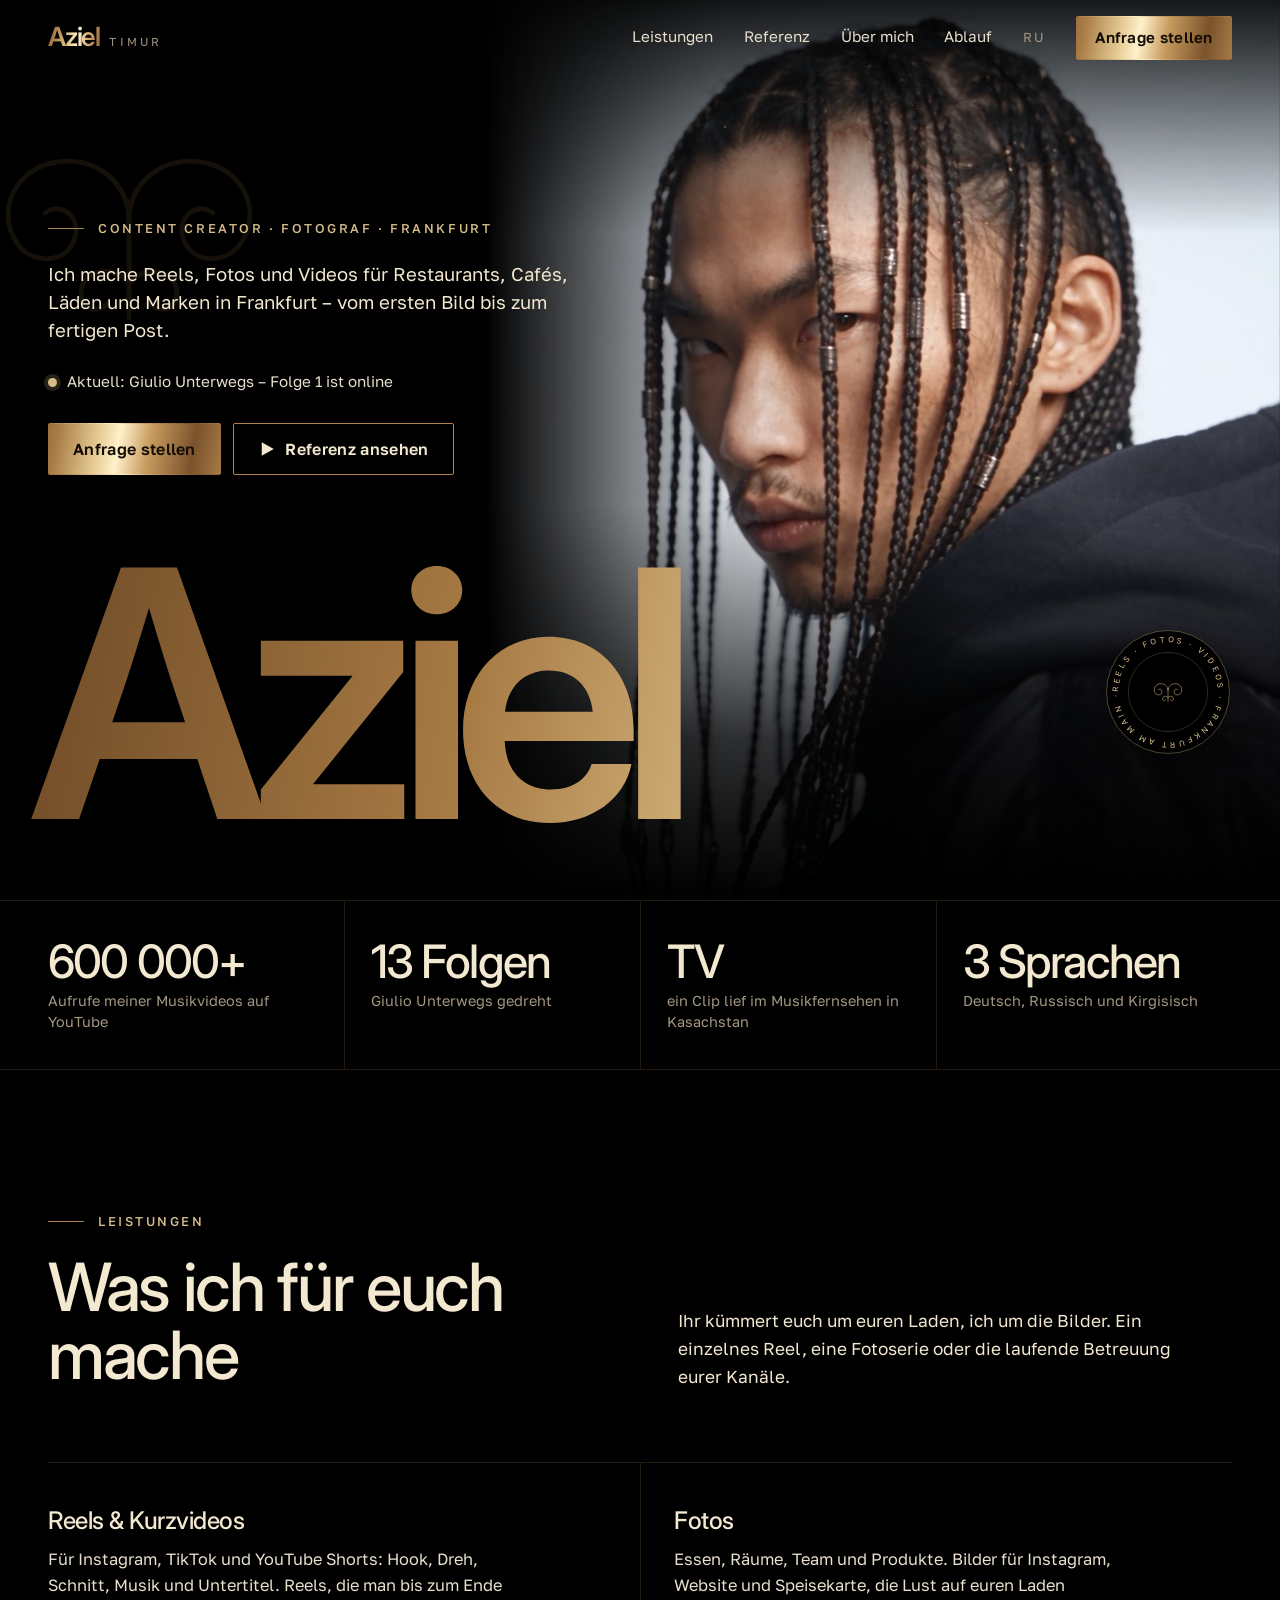
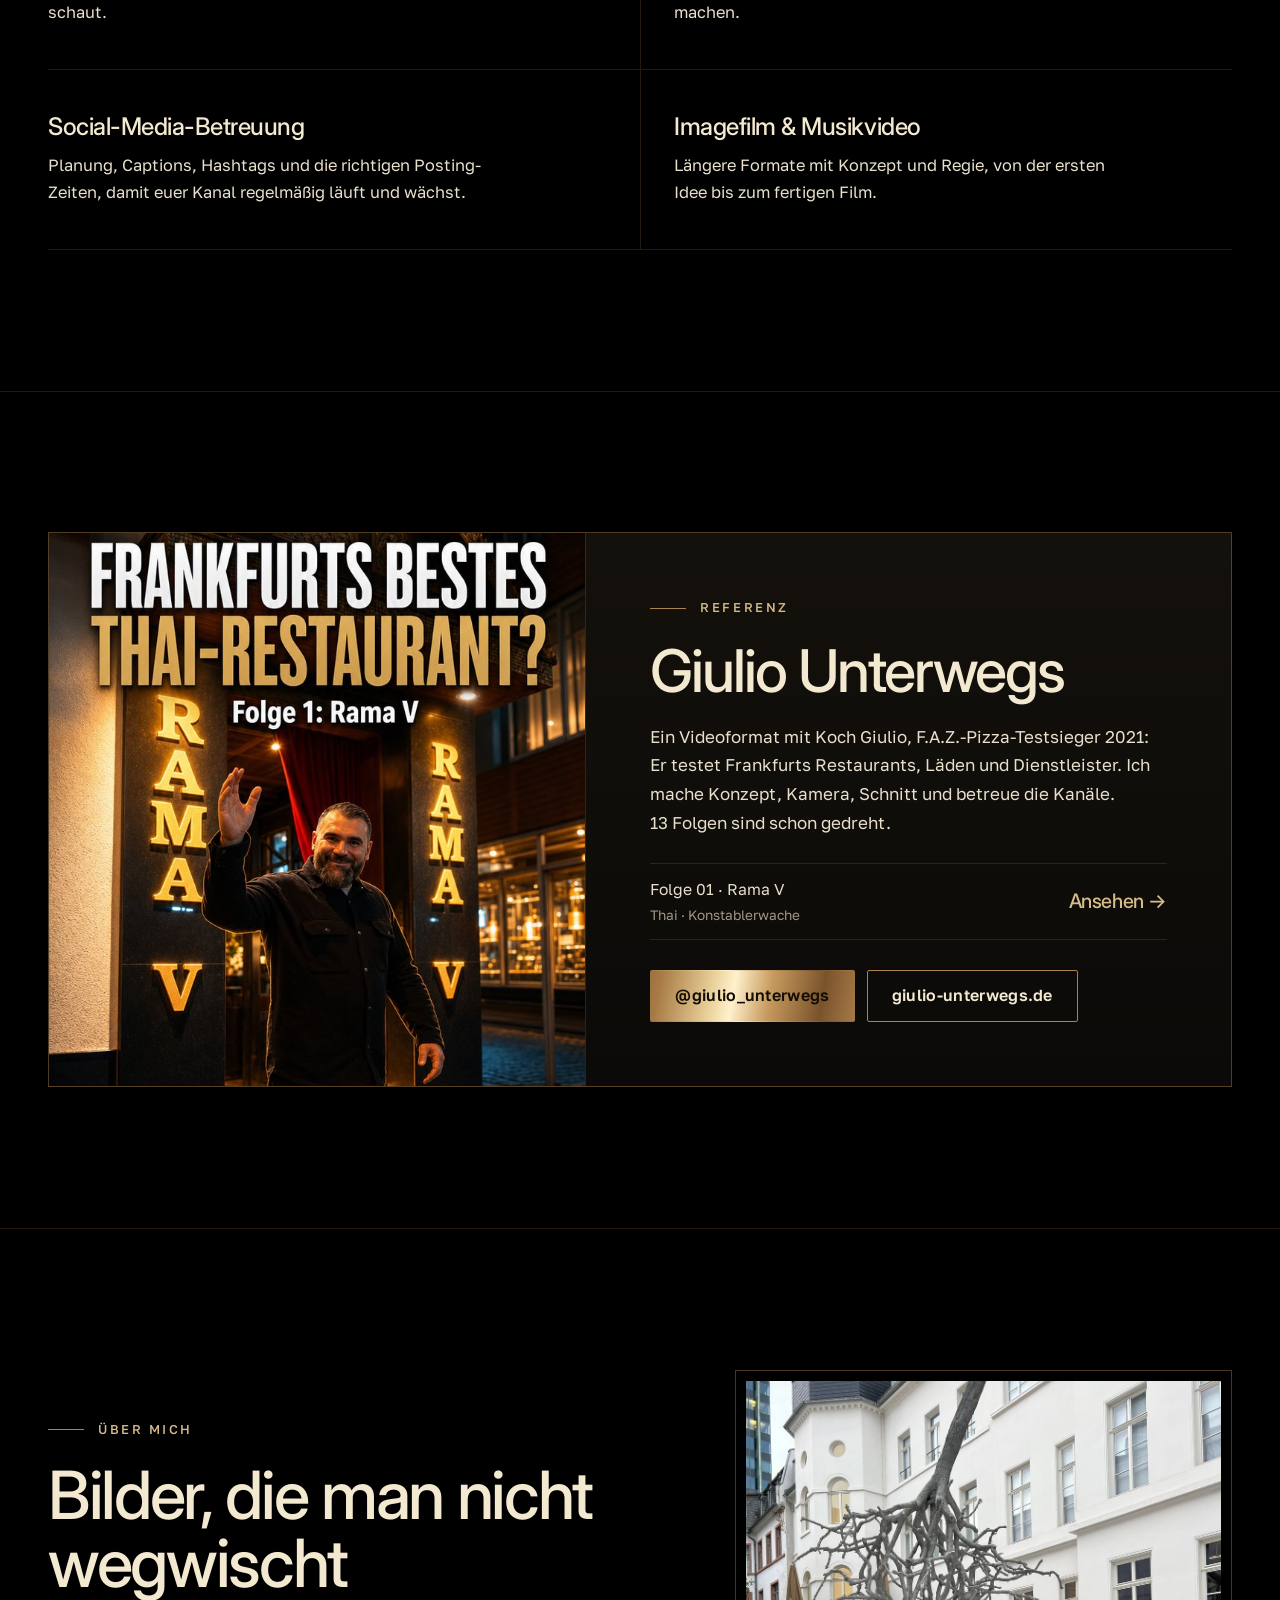
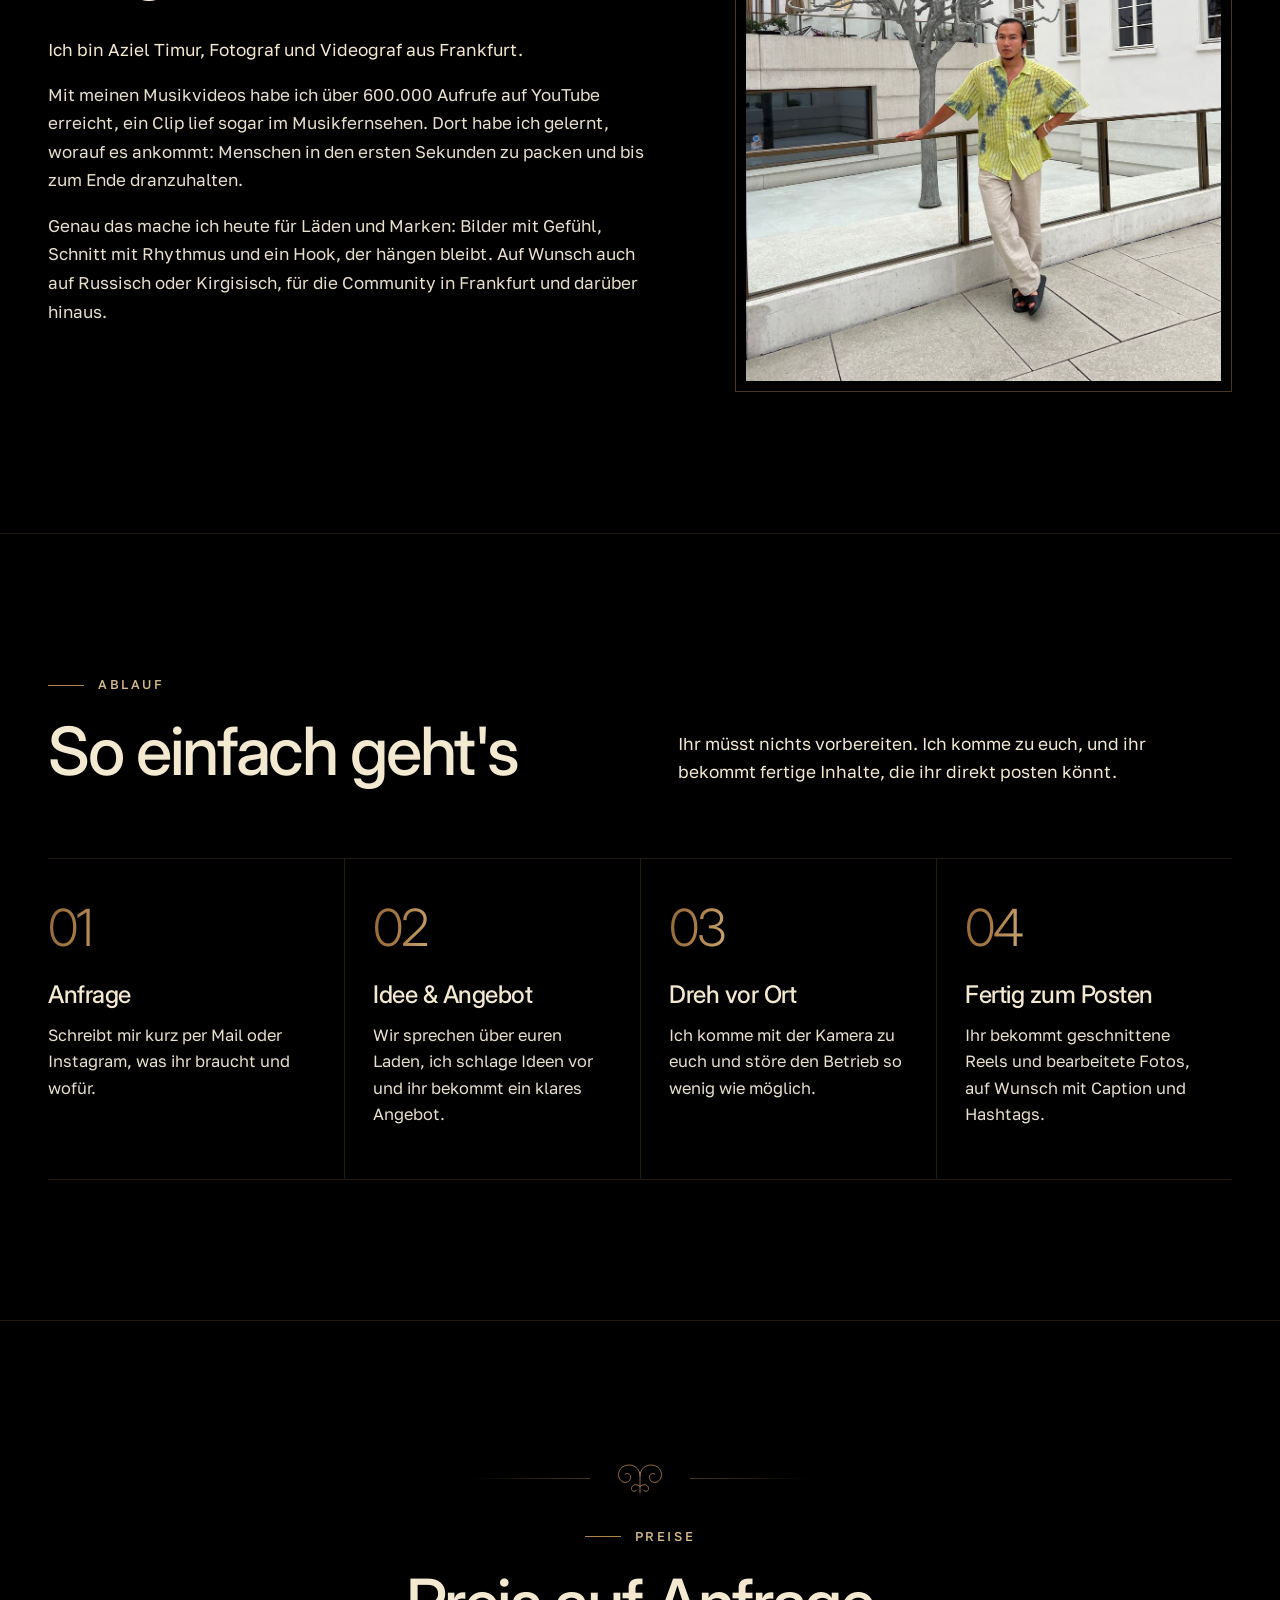
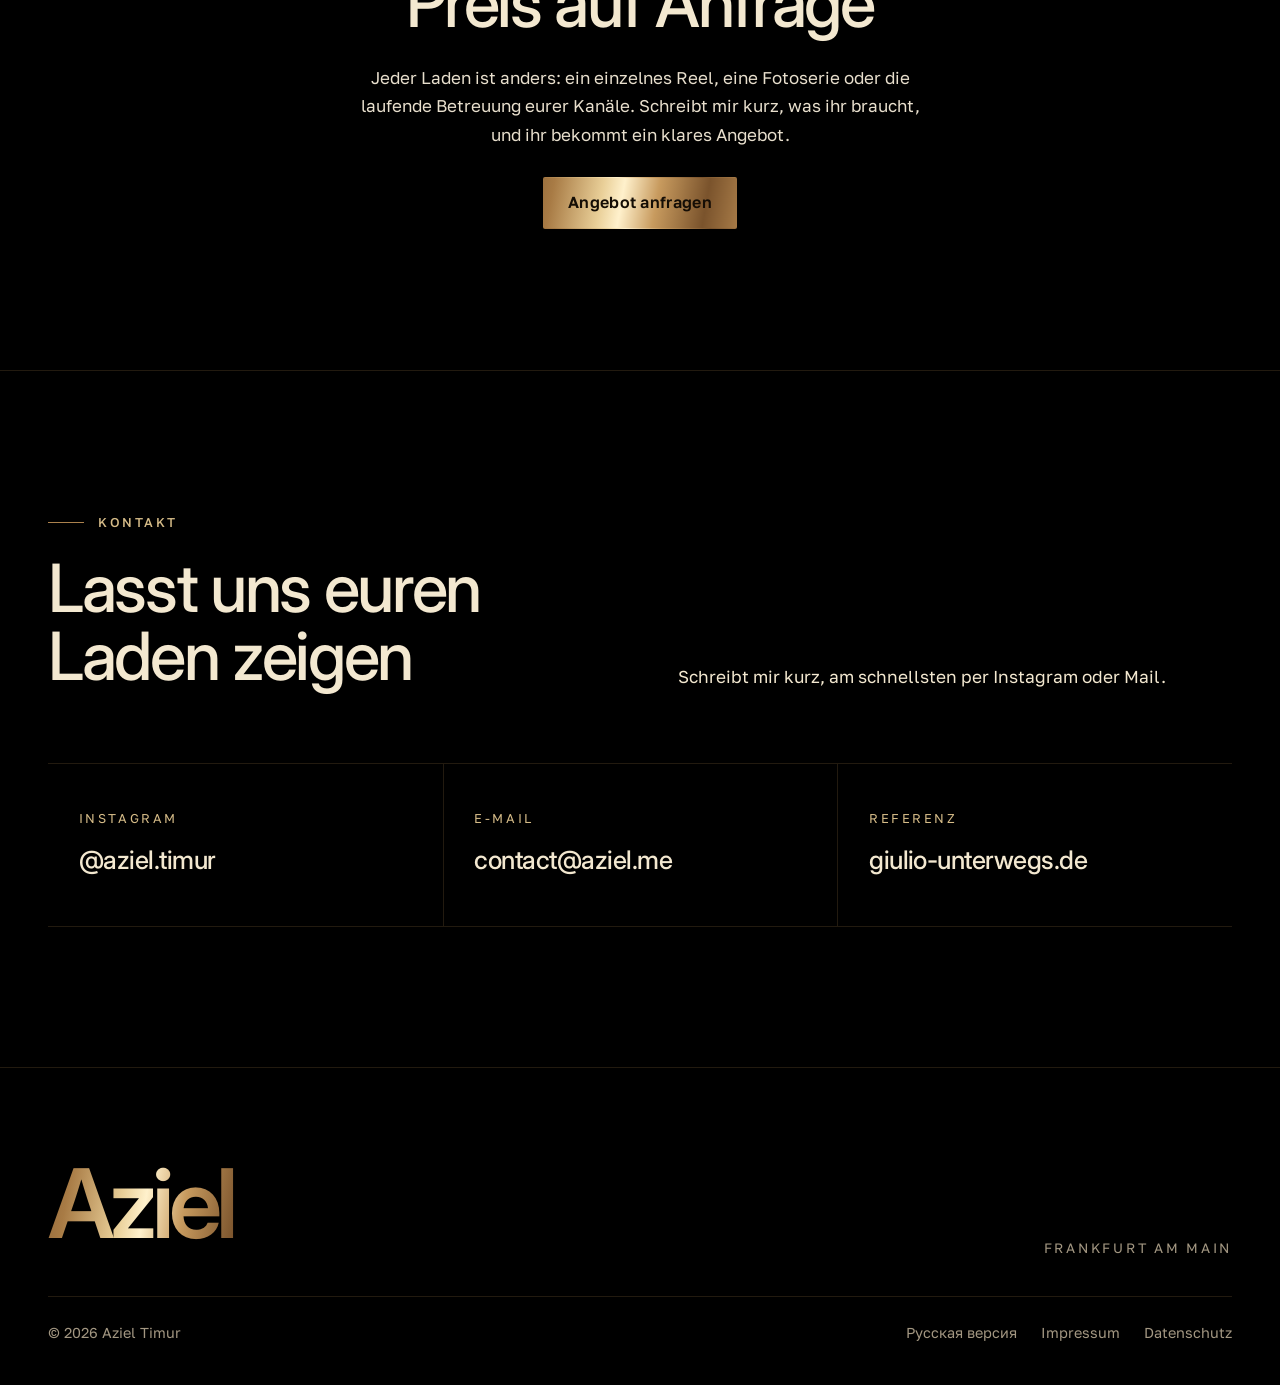
==== content/index.html @ 2ca01d46 "Deutsche Seite für Unternehmen: aziel.me/content Co-Authored-By: Claude Opus 5.5 <noreply@anthropic." ====
<!doctype html>
<html lang="de">
<head>
<meta charset="utf-8">
<meta name="viewport" content="width=device-width, initial-scale=1">
<title>Aziel Timur – Reels, Fotos & Videos für Frankfurter Läden</title>
<meta name="description" content="Aziel Timur, Fotograf und Videograf aus Frankfurt: Reels, Fotos und Social-Media-Betreuung für Restaurants, Cafés, Läden und Marken. Referenz: Giulio Unterwegs. Preis auf Anfrage.">
<meta name="theme-color" content="#000000">
<link rel="canonical" href="https://aziel.me/content/">
<meta property="og:type" content="website">
<meta property="og:url" content="https://aziel.me/content/">
<meta property="og:title" content="Aziel Timur – Reels, Fotos & Videos für Frankfurter Läden">
<meta property="og:description" content="Content Creator aus Frankfurt: vom ersten Bild bis zum fertigen Post. Preis auf Anfrage.">
<meta property="og:image" content="https://aziel.me/assets/img/og-home.jpg">
<meta property="og:locale" content="de_DE">
<meta name="twitter:card" content="summary_large_image">
<link rel="icon" href="../favicon.svg" type="image/svg+xml">
<link rel="preload" href="../assets/fonts/inter-display-600.woff" as="font" type="font/woff" crossorigin>
<link rel="preload" href="../assets/fonts/inter-display-500.woff" as="font" type="font/woff" crossorigin>
<link rel="preload" href="../assets/fonts/golos.woff" as="font" type="font/woff" crossorigin>
<link rel="stylesheet" href="../assets/css/style.css?v=202611211">
<script>document.documentElement.classList.add('js')</script>
<script type="application/ld+json">
{"@context":"https://schema.org","@type":"Person","name":"Aziel Timur","url":"https://aziel.me/content/","jobTitle":"Fotograf, Videograf und Content Creator","homeLocation":{"@type":"Place","name":"Frankfurt am Main"},"knowsLanguage":["de","ru","ky"],"sameAs":["https://www.instagram.com/aziel.timur"]}
</script>
</head>
<body class="content-seite">
<a class="skip" href="#main">Zum Inhalt</a>

<svg width="0" height="0" style="position:absolute" aria-hidden="true">
  <symbol id="orn" viewBox="0 0 120 60"><g fill="none" stroke="currentColor" stroke-width="1.6" stroke-linecap="round" stroke-linejoin="round"><path d="M60 58V26C60 12 48 4 36 6C22 8 16 22 22 32C27 41 40 40 42 31C44 24 37 19 32 23"/><path d="M60 26C60 12 72 4 84 6C98 8 104 22 98 32C93 41 80 40 78 31C76 24 83 19 88 23"/><path d="M60 46C54 40 44 42 44 50C44 55 50 57 53 53"/><path d="M60 46C66 40 76 42 76 50C76 55 70 57 67 53"/></g><circle cx="60" cy="20" r="1.6" fill="currentColor"/></symbol>
  <symbol id="play" viewBox="0 0 24 24"><path d="M5 3l16 9-16 9z"/></symbol>
</svg>

<header class="kopf" id="kopf">
  <div class="wrap">
    <a class="logo" href="./" aria-label="Aziel Timur – Content für Unternehmen"><span class="logo-marke">Aziel</span><span class="logo-zusatz">Timur</span></a>
    <button class="menue-knopf" type="button" aria-expanded="false" aria-controls="menue" aria-label="Menü"><span></span><span></span><span></span></button>
    <nav class="kopf-nav" id="menue" aria-label="Hauptmenü">
      <a href="#leistungen">Leistungen</a>
      <a href="#referenz">Referenz</a>
      <a href="#ueber-mich">Über mich</a>
      <a href="#ablauf">Ablauf</a>
      <a class="sprache" href="../" lang="ru" hreflang="ru" title="Русская версия">RU</a>
      <a class="btn btn--gold" href="#kontakt">Anfrage stellen</a>
    </nav>
  </div>
</header>

<main id="main">

<section class="hero" aria-label="Aziel Timur">
  <figure class="hero-bild">
    <picture>
      <source media="(max-width:760px)" srcset="../assets/img/hero-aziel-m.jpg">
      <img src="../assets/img/hero-aziel.jpg" alt="Aziel Timur, Fotograf und Videograf aus Frankfurt" fetchpriority="high">
    </picture>
  </figure>

  <svg class="siegel" viewBox="0 0 200 200" aria-hidden="true">
    <defs><path id="kreis" d="M100 100m-78 0a78 78 0 1 1 156 0a78 78 0 1 1-156 0"/></defs>
    <circle cx="100" cy="100" r="96" fill="#000" stroke="currentColor" stroke-opacity=".55"/>
    <circle cx="100" cy="100" r="62" fill="none" stroke="currentColor" stroke-opacity=".35"/>
    <g class="ring"><text font-family="Golos Text, sans-serif" font-size="12.5" letter-spacing="2.2" fill="currentColor"><textPath href="#kreis" textLength="486" lengthAdjust="spacing">REELS · FOTOS · VIDEOS · FRANKFURT AM MAIN ·</textPath></text></g>
    <use href="#orn" x="68" y="84" width="64" height="32" color="#d6bc88"/>
  </svg>

  <div class="wrap hero-inhalt">
    <div class="hero-text">
      <p class="eyebrow">Content Creator · Fotograf · Frankfurt</p>
      <p class="hero-lead">Ich mache Reels, Fotos und Videos für Restaurants, Cafés, Läden und Marken in Frankfurt – vom ersten Bild bis zum fertigen Post.</p>
      <a class="status" href="#referenz">Aktuell: Giulio Unterwegs – Folge&nbsp;1 ist online</a>
      <div class="hero-cta">
        <a class="btn btn--gold" href="#kontakt">Anfrage stellen</a>
        <a class="btn" href="#referenz"><svg viewBox="0 0 24 24" fill="currentColor" aria-hidden="true"><use href="#play"/></svg>Referenz ansehen</a>
      </div>
    </div>
  </div>

  <h1 class="wrap"><span class="marke" aria-hidden="true">Aziel</span><span class="sr-only">Aziel Timur – Reels, Fotos und Videos für Frankfurter Läden</span></h1>
</section>

<div class="zahlen">
  <ul class="wrap">
    <li class="auftauchen"><strong>600&nbsp;000+</strong><span>Aufrufe meiner Musikvideos auf YouTube</span></li>
    <li class="auftauchen" data-verzoegerung="1"><strong>13&nbsp;Folgen</strong><span>Giulio Unterwegs gedreht</span></li>
    <li class="auftauchen" data-verzoegerung="2"><strong>TV</strong><span>ein Clip lief im Musikfernsehen in Kasachstan</span></li>
    <li class="auftauchen" data-verzoegerung="3"><strong>3&nbsp;Sprachen</strong><span>Deutsch, Russisch und Kirgisisch</span></li>
  </ul>
</div>

<!-- ================= LEISTUNGEN ================= -->
<section class="abschnitt" id="leistungen" aria-labelledby="leistungen-h">
  <div class="wrap">
    <div class="abschnitt-kopf">
      <div>
        <p class="eyebrow auftauchen">Leistungen</p>
        <h2 class="titel auftauchen" id="leistungen-h">Was ich für euch mache</h2>
      </div>
      <p class="lead auftauchen" data-verzoegerung="1">Ihr kümmert euch um euren Laden, ich um die Bilder. Ein einzelnes Reel, eine Fotoserie oder die laufende Betreuung eurer Kanäle.</p>
    </div>
    <ul class="leistung-raster">
      <li class="auftauchen">
        <h3>Reels &amp; Kurzvideos</h3>
        <p>Für Instagram, TikTok und YouTube Shorts: Hook, Dreh, Schnitt, Musik und Untertitel. Reels, die man bis zum Ende schaut.</p>
      </li>
      <li class="auftauchen" data-verzoegerung="1">
        <h3>Fotos</h3>
        <p>Essen, Räume, Team und Produkte. Bilder für Instagram, Website und Speisekarte, die Lust auf euren Laden machen.</p>
      </li>
      <li class="auftauchen">
        <h3>Social-Media-Betreuung</h3>
        <p>Planung, Captions, Hashtags und die richtigen Posting-Zeiten, damit euer Kanal regelmäßig läuft und wächst.</p>
      </li>
      <li class="auftauchen" data-verzoegerung="1">
        <h3>Imagefilm &amp; Musikvideo</h3>
        <p>Längere Formate mit Konzept und Regie, von der ersten Idee bis zum fertigen Film.</p>
      </li>
    </ul>
  </div>
</section>

<!-- ================= REFERENZ ================= -->
<section class="abschnitt abschnitt--linie" id="referenz" aria-labelledby="referenz-h">
  <div class="wrap">
    <div class="tafel-box referenz-box auftauchen">
      <figure class="bild">
        <a href="https://www.instagram.com/reel/Df-cqggRraO/" target="_blank" rel="noopener" aria-label="Folge 1 von Giulio Unterwegs auf Instagram ansehen">
          <img src="../assets/img/giulio-folge-01.jpg" alt="Titelbild von Giulio Unterwegs, Folge 1: Koch Giulio winkt vor dem Thai-Restaurant Rama V in Frankfurt" width="720" height="1280" loading="lazy">
        </a>
      </figure>
      <div class="inhalt">
        <p class="eyebrow">Referenz</p>
        <h2 class="titel" id="referenz-h">Giulio Unterwegs</h2>
        <p>Ein Videoformat mit Koch Giulio, F.A.Z.-Pizza-Testsieger 2021: Er testet Frankfurts Restaurants, Läden und Dienstleister. Ich mache Konzept, Kamera, Schnitt und betreue die Kanäle. 13&nbsp;Folgen sind schon gedreht.</p>
        <!--
          NEUE FOLGE: eine Zeile kopieren, Nummer, Laden und Instagram-Link anpassen.
          <li><span>Folge 02 · Name des Ladens</span><b><a href="https://www.instagram.com/reel/…/" target="_blank" rel="noopener">Ansehen →</a></b></li>
        -->
        <ul class="folgen-liste">
          <li><span>Folge 01 · Rama V <small>Thai · Konstablerwache</small></span><b><a href="https://www.instagram.com/reel/Df-cqggRraO/" target="_blank" rel="noopener">Ansehen <span aria-hidden="true">→</span></a></b></li>
        </ul>
        <div class="hero-cta">
          <a class="btn btn--gold" href="https://www.instagram.com/giulio_unterwegs" target="_blank" rel="noopener">@giulio_unterwegs</a>
          <a class="btn" href="https://giulio-unterwegs.de" target="_blank" rel="noopener">giulio-unterwegs.de</a>
        </div>
      </div>
    </div>
  </div>
</section>

<!-- ================= ÜBER MICH ================= -->
<section class="abschnitt abschnitt--linie" id="ueber-mich" aria-labelledby="ich-h">
  <div class="wrap">
    <div class="ich-raster">
      <div class="ich-text">
        <p class="eyebrow auftauchen">Über mich</p>
        <h2 class="titel auftauchen" id="ich-h">Bilder, die man nicht wegwischt</h2>
        <p class="lead auftauchen">Ich bin Aziel Timur, Fotograf und Videograf aus Frankfurt.</p>
        <p class="auftauchen">Mit meinen Musikvideos habe ich über 600.000 Aufrufe auf YouTube erreicht, ein Clip lief sogar im Musikfernsehen. Dort habe ich gelernt, worauf es ankommt: Menschen in den ersten Sekunden zu packen und bis zum Ende dranzuhalten.</p>
        <p class="auftauchen">Genau das mache ich heute für Läden und Marken: Bilder mit Gefühl, Schnitt mit Rhythmus und ein Hook, der hängen bleibt. Auf Wunsch auch auf Russisch oder Kirgisisch, für die Community in Frankfurt und darüber hinaus.</p>
      </div>
      <figure class="rahmen ich-bild auftauchen" data-verzoegerung="1">
        <img src="../assets/img/aziel-frankfurt.jpg" alt="Aziel Timur in Frankfurt vor einer Baumskulptur" loading="lazy">
      </figure>
    </div>
  </div>
</section>

<!-- ================= ABLAUF ================= -->
<section class="abschnitt abschnitt--linie" id="ablauf" aria-labelledby="ablauf-h">
  <div class="wrap">
    <div class="abschnitt-kopf">
      <div>
        <p class="eyebrow auftauchen">Ablauf</p>
        <h2 class="titel auftauchen" id="ablauf-h">So einfach geht's</h2>
      </div>
      <p class="lead auftauchen" data-verzoegerung="1">Ihr müsst nichts vorbereiten. Ich komme zu euch, und ihr bekommt fertige Inhalte, die ihr direkt posten könnt.</p>
    </div>
    <ol class="weg-liste">
      <li class="auftauchen">
        <span class="weg-nr metall-text">01</span>
        <h3>Anfrage</h3>
        <p>Schreibt mir kurz per Mail oder Instagram, was ihr braucht und wofür.</p>
      </li>
      <li class="auftauchen" data-verzoegerung="1">
        <span class="weg-nr metall-text">02</span>
        <h3>Idee &amp; Angebot</h3>
        <p>Wir sprechen über euren Laden, ich schlage Ideen vor und ihr bekommt ein klares Angebot.</p>
      </li>
      <li class="auftauchen" data-verzoegerung="2">
        <span class="weg-nr metall-text">03</span>
        <h3>Dreh vor Ort</h3>
        <p>Ich komme mit der Kamera zu euch und störe den Betrieb so wenig wie möglich.</p>
      </li>
      <li class="auftauchen" data-verzoegerung="3">
        <span class="weg-nr metall-text">04</span>
        <h3>Fertig zum Posten</h3>
        <p>Ihr bekommt geschnittene Reels und bearbeitete Fotos, auf Wunsch mit Caption und Hashtags.</p>
      </li>
    </ol>
  </div>
</section>

<!-- ================= PREIS ================= -->
<section class="abschnitt abschnitt--linie partner" id="preis" aria-labelledby="preis-h">
  <div class="wrap">
    <div class="ornament auftauchen" aria-hidden="true" style="margin-bottom:32px"><svg viewBox="0 0 120 60"><use href="#orn"/></svg></div>
    <p class="eyebrow auftauchen" style="justify-content:center">Preise</p>
    <h2 class="titel auftauchen" id="preis-h">Preis auf Anfrage</h2>
    <p class="auftauchen">Jeder Laden ist anders: ein einzelnes Reel, eine Fotoserie oder die laufende Betreuung eurer Kanäle. Schreibt mir kurz, was ihr braucht, und ihr bekommt ein klares Angebot.</p>
    <div class="hero-cta auftauchen">
      <a class="btn btn--gold" href="mailto:contact@aziel.me?subject=Anfrage%20Content">Angebot anfragen</a>
    </div>
  </div>
</section>

<!-- ================= KONTAKT ================= -->
<section class="abschnitt abschnitt--linie" id="kontakt" aria-labelledby="kontakt-h">
  <div class="wrap">
    <div class="abschnitt-kopf">
      <div>
        <p class="eyebrow auftauchen">Kontakt</p>
        <h2 class="titel auftauchen" id="kontakt-h">Lasst uns euren Laden zeigen</h2>
      </div>
      <p class="lead auftauchen" data-verzoegerung="1">Schreibt mir kurz, am schnellsten per Instagram oder Mail.</p>
    </div>
    <ul class="kontakt-liste">
      <li class="auftauchen"><a href="https://www.instagram.com/aziel.timur" rel="noopener"><span>Instagram</span><strong>@aziel.timur</strong></a></li>
      <li class="auftauchen" data-verzoegerung="1"><a href="mailto:contact@aziel.me?subject=Anfrage%20Content"><span>E-Mail</span><strong>contact@aziel.me</strong></a></li>
      <li class="auftauchen" data-verzoegerung="2"><a href="https://giulio-unterwegs.de" rel="noopener"><span>Referenz</span><strong>giulio-unterwegs.de</strong></a></li>
    </ul>
  </div>
</section>

</main>

<footer class="fuss">
  <div class="wrap">
    <div class="fuss-oben">
      <span class="fuss-marke metall-text">Aziel</span>
      <p class="fuss-ort">Frankfurt am Main</p>
    </div>
    <div class="fuss-unten">
      <span>© 2026 Aziel Timur</span>
      <nav aria-label="Rechtliches">
        <a href="../" lang="ru" hreflang="ru">Русская версия</a>
        <a href="../impressum.html">Impressum</a>
        <a href="../datenschutz.html">Datenschutz</a>
      </nav>
    </div>
  </div>
</footer>

<script src="../assets/js/main.js?v=202611122" defer></script>
</body>
</html>
---- assets/css/style.css ----
/* =========================================================
   Aziel Timur — aziel.me
   Schwarz, gebürstetes Gold, moderne Grotesk (Inter Display + Golos Text).
   Eine Datei für alle Seiten: Start, Kurs, Danke, Rechtliches.
   ========================================================= */

@font-face { font-family:"Inter Display"; src:url("../fonts/inter-display-300.woff") format("woff"); font-weight:300; font-style:normal; font-display:swap }
@font-face { font-family:"Inter Display"; src:url("../fonts/inter-display-500.woff") format("woff"); font-weight:400 500; font-style:normal; font-display:swap }
@font-face { font-family:"Inter Display"; src:url("../fonts/inter-display-600.woff") format("woff"); font-weight:600 700; font-style:normal; font-display:swap }
@font-face { font-family:"Golos Text"; src:url("../fonts/golos.woff") format("woff"); font-weight:400 900; font-style:normal; font-display:swap }

:root {
  --schwarz:#000;
  --tafel:#0b0a08;
  --tafel-hoch:#14110c;
  --bronze-tief:#6e4a26;
  --bronze:#ac824d;
  --gold:#d6bc88;
  --champagner:#f3e8d0;
  --text:#e8dfcd;
  --leise:#a39782;
  --linie:rgba(172,130,77,.42);
  --linie-zart:rgba(172,130,77,.2);
  --metall:linear-gradient(100deg,
    #6e4a26 0%, #a87b45 16%, #e9cf98 30%, #fff1cc 36%, #c79a5e 46%,
    #7a532c 60%, #b88a52 74%, #ecd3a0 86%, #8a6034 100%);

  --display:"Inter Display", "Golos Text", system-ui, -apple-system, "Segoe UI", sans-serif;
  --sans:"Golos Text", system-ui, -apple-system, "Segoe UI", sans-serif;

  --rand:clamp(16px, 4vw, 48px);
  --breite:1240px;
  --kopf-h:76px;
  --ease:cubic-bezier(.2,.7,.2,1);
}

*, *::before, *::after { box-sizing:border-box }
html { scroll-behavior:smooth; scroll-padding-top:calc(var(--kopf-h) + 16px); -webkit-text-size-adjust:100% }
@media (prefers-reduced-motion:reduce) { html { scroll-behavior:auto } }
body {
  margin:0; background:var(--schwarz); color:var(--text);
  font-family:var(--sans); font-size:1.0625rem; line-height:1.68;
  -webkit-font-smoothing:antialiased; text-rendering:optimizeLegibility; overflow-x:hidden;
}
img, svg { display:block; max-width:100% }
img { height:auto }
a { color:inherit }
p { margin:0 0 1em }
h1, h2, h3, h4 { margin:0; font-weight:400 }
::selection { background:var(--bronze); color:#000 }
:focus-visible { outline:2px solid var(--gold); outline-offset:3px }

.wrap { width:100%; max-width:calc(var(--breite) + 2 * var(--rand)); margin-inline:auto; padding-inline:var(--rand) }
.sr-only { position:absolute !important; width:1px; height:1px; padding:0; margin:-1px; overflow:hidden; clip:rect(0 0 0 0); white-space:nowrap; border:0 }
.skip { position:absolute; left:-999px; top:8px; z-index:100; background:var(--champagner); color:#000; padding:8px 14px; font-family:var(--sans) }
.skip:focus { left:8px }
.metall-text {
  background:var(--metall); background-size:200% 100%; background-position:20% 0;
  -webkit-background-clip:text; background-clip:text; color:transparent;
}

/* ---------- Typo-Bausteine ---------- */

.eyebrow {
  display:flex; align-items:center; gap:14px; margin:0 0 22px;
  font-family:var(--sans); font-size:.8rem; font-weight:500; letter-spacing:.2em; text-transform:uppercase; color:var(--gold);
}
.eyebrow::before { content:""; width:36px; height:1px; background:var(--bronze); flex:none }
.titel {
  font-family:var(--display); font-style:normal; color:var(--champagner);
  font-size:clamp(2.6rem, 5.6vw, 4.8rem); line-height:1.02; letter-spacing:-.015em; max-width:16ch;
}
.lead { font-size:clamp(1.15rem, 1.5vw, 1.32rem); line-height:1.6; color:var(--champagner) }
.leise { color:var(--leise) }
.klein { font-size:.92rem }
.abschnitt { position:relative; padding-block:clamp(80px, 11vw, 150px) }
.abschnitt--linie { border-top:1px solid var(--linie-zart) }
.abschnitt-kopf { display:grid; grid-template-columns:minmax(0,1fr) minmax(0,1fr); gap:24px clamp(32px, 6vw, 96px); align-items:end; margin-bottom:clamp(40px, 6vw, 72px) }
.abschnitt-kopf .lead { margin:0; max-width:46ch }
@media (max-width:860px) { .abschnitt-kopf { grid-template-columns:1fr } }

/* ---------- Buttons ---------- */

.btn {
  display:inline-flex; align-items:center; justify-content:center; gap:.6em;
  min-height:52px; padding:0 1.5em;
  font-family:var(--sans); font-size:1rem; font-weight:600; letter-spacing:.02em; line-height:1.1;
  text-decoration:none; text-align:center; border:1px solid var(--bronze); border-radius:2px;
  color:var(--champagner); background:transparent; cursor:pointer;
  transition:background-color .25s, border-color .25s, color .25s, background-position .6s var(--ease);
}
.btn svg { width:18px; height:18px; flex:none }
.btn:hover { background-color:rgba(172,130,77,.14); border-color:var(--gold) }
.btn--gold, .btn-red {
  color:#140d05; border-color:transparent;
  background:var(--metall); background-size:180% 100%; background-position:30% 0;
}
.btn--gold:hover, .btn-red:hover { background:var(--metall); background-size:180% 100%; background-position:72% 0; color:#140d05 }
.btn-ghost { border-color:var(--bronze) }
.pfeil { display:inline-flex; align-items:center; gap:.5em; font-family:var(--sans); font-weight:500; font-size:1rem; color:var(--gold); text-decoration:none; border-bottom:1px solid var(--linie); padding-bottom:3px; transition:border-color .2s, gap .25s var(--ease) }
.pfeil:hover { border-color:var(--gold); gap:.8em }

/* ---------- Kopfzeile (Start + Kurs) ---------- */

.kopf {
  position:fixed; inset:0 0 auto 0; z-index:50; height:var(--kopf-h);
  display:flex; align-items:center; border-bottom:1px solid transparent;
  transition:background-color .35s, border-color .35s, backdrop-filter .35s;
}
.kopf.ist-gescrollt, .kopf.menue-offen { background:rgba(0,0,0,.72); border-bottom-color:var(--linie-zart); -webkit-backdrop-filter:blur(14px) saturate(1.2); backdrop-filter:blur(14px) saturate(1.2) }
.kopf .wrap { display:flex; align-items:center; justify-content:space-between; gap:24px }
.logo { display:inline-flex; align-items:baseline; gap:.45em; text-decoration:none; line-height:1 }
.logo-marke {
  font-family:var(--display); font-style:normal; font-size:1.9rem; letter-spacing:-.02em; padding:.05em .06em .12em 0;
  background:var(--metall); background-size:220% 100%; background-position:18% 0; -webkit-background-clip:text; background-clip:text; color:transparent;
}
.logo-zusatz { font-family:var(--sans); font-size:.72rem; letter-spacing:.28em; text-transform:uppercase; color:var(--leise) }
.kopf-nav { display:flex; align-items:center; gap:clamp(18px, 2.4vw, 34px) }
.kopf-nav > a:not(.btn) { font-family:var(--sans); font-size:.98rem; text-decoration:none; color:var(--text); padding:6px 0; border-bottom:1px solid transparent; transition:border-color .2s, color .2s }
.kopf-nav > a:not(.btn):hover, .kopf-nav > a[aria-current="page"] { color:var(--gold); border-bottom-color:var(--bronze) }
.kopf-nav .btn { min-height:44px; padding:0 1.2em; font-size:.95rem }
.menue-knopf { display:none; width:46px; height:46px; border:1px solid var(--linie); border-radius:2px; background:transparent; color:var(--champagner); cursor:pointer; padding:0; position:relative }
.menue-knopf span { position:absolute; left:13px; right:13px; height:1px; background:currentColor; transition:transform .3s var(--ease), opacity .2s }
.menue-knopf span:nth-child(1) { top:17px } .menue-knopf span:nth-child(2) { top:23px } .menue-knopf span:nth-child(3) { top:29px }
.menue-knopf[aria-expanded="true"] span:nth-child(1) { transform:translateY(6px) rotate(45deg) }
.menue-knopf[aria-expanded="true"] span:nth-child(2) { opacity:0 }
.menue-knopf[aria-expanded="true"] span:nth-child(3) { transform:translateY(-6px) rotate(-45deg) }
@media (max-width:900px) {
  .menue-knopf { display:block }
  .kopf-nav {
    position:fixed; inset:var(--kopf-h) 0 0 0; z-index:49; flex-direction:column; align-items:flex-start; justify-content:flex-start; gap:6px;
    padding:clamp(28px, 8vw, 56px) var(--rand) 40px; background:rgba(0,0,0,.96);
    opacity:0; visibility:hidden; transform:translateY(-8px); transition:opacity .3s, transform .35s var(--ease), visibility .3s;
  }
  .kopf.menue-offen .kopf-nav { opacity:1; visibility:visible; transform:none }
  /* backdrop-filter würde das fixierte Menü in die Kopfzeile einsperren */
  .kopf.menue-offen { -webkit-backdrop-filter:none; backdrop-filter:none; background:#000 }
  .kopf-nav { background:#000 }
  .kopf-nav > a:not(.btn) { font-family:var(--display); font-style:normal; font-size:clamp(2rem, 9vw, 2.8rem); color:var(--champagner); border:0; padding:4px 0 }
  .kopf-nav .btn { margin-top:24px; min-height:54px; width:100%; font-size:1.05rem }
}
body.menue-offen { overflow:hidden }

/* ---------- Hero Startseite ---------- */

.hero {
  position:relative; min-height:100svh; display:flex; flex-direction:column; justify-content:flex-end;
  padding-top:calc(var(--kopf-h) + 32px); overflow:hidden; isolation:isolate;
}
.hero-bild { position:absolute; top:0; right:0; bottom:0; width:min(62vw, 1080px); margin:0; z-index:-1; background:#000 }
.hero-bild picture { display:block; width:100%; height:100% }
.hero-bild img { width:100%; height:100%; object-fit:cover; object-position:54% 28%; filter:brightness(.9) contrast(1.06) saturate(.92) }
.hero-bild::after {
  content:""; position:absolute; inset:0; pointer-events:none;
  background:
    linear-gradient(90deg, #000 0%, rgba(0,0,0,.72) 10%, rgba(0,0,0,.12) 30%, rgba(0,0,0,0) 44%),
    linear-gradient(0deg, #000 0%, rgba(0,0,0,.78) 18%, rgba(0,0,0,0) 44%),
    linear-gradient(180deg, rgba(0,0,0,.88) 0%, rgba(0,0,0,.5) 11%, rgba(0,0,0,0) 26%);
}
.hero::after {
  content:""; position:absolute; z-index:-1; pointer-events:none; left:-4vw; top:16vh;
  width:min(30vw, 360px); aspect-ratio:2/1; background:url("../img/ornament.svg") no-repeat center/contain; opacity:.12;
}
.siegel { position:absolute; z-index:2; width:clamp(118px, 10vw, 156px); height:auto; aspect-ratio:1; right:var(--rand); bottom:16%; color:var(--gold); filter:drop-shadow(0 12px 28px rgba(0,0,0,.6)) }
.siegel .ring { transform-origin:50% 50%; animation:drehen 48s linear infinite }
@keyframes drehen { to { transform:rotate(360deg) } }
@media (max-width:1100px) { .siegel { display:none } }
.hero-inhalt { position:relative; z-index:2; padding-bottom:clamp(8px, 2vw, 20px) }
.hero-text { max-width:min(35rem, 46vw) }
.hero-lead { font-size:clamp(1.22rem, 1.65vw, 1.5rem); line-height:1.5; color:var(--champagner); margin-bottom:22px }
.status { display:inline-flex; align-items:center; gap:10px; font-family:var(--sans); font-size:.95rem; color:var(--text); margin:0; text-decoration:none }
.status::before { content:""; width:9px; height:9px; border-radius:50%; background:var(--gold); box-shadow:0 0 0 4px rgba(214,188,136,.18); flex:none; animation:puls 2.6s ease-in-out infinite }
a.status:hover { color:var(--gold) }
@keyframes puls { 50% { box-shadow:0 0 0 7px rgba(214,188,136,.06) } }
.hero-cta { display:flex; flex-wrap:wrap; gap:12px; margin-top:28px }
.marke {
  display:block; font-family:var(--display); font-style:normal; font-weight:400;
  font-size:clamp(5.4rem, 30vw, 27rem); line-height:.8; letter-spacing:-.04em;
  margin:clamp(18px, 3vw, 40px) 0 0 -.05em; padding:.04em .06em .18em 0;
  background:var(--metall); background-size:240% 100%; background-position:0% 0;
  -webkit-background-clip:text; background-clip:text; color:transparent;
}
@media (prefers-reduced-motion:no-preference) {
  .marke { animation:glanz 3.4s var(--ease) .2s both }
  .hero-bild img { animation:licht 2.6s var(--ease) both }
  .hero-text > * { animation:steigen 1.1s var(--ease) both }
  .hero-text > :nth-child(2) { animation-delay:.15s } .hero-text > :nth-child(3) { animation-delay:.3s } .hero-text > :nth-child(4) { animation-delay:.42s }
}
@keyframes glanz { from { background-position:100% 0; opacity:0; transform:translateY(.06em) } to { background-position:0% 0; opacity:1; transform:none } }
@keyframes licht { from { filter:brightness(.1) saturate(.4); transform:scale(1.04) } to { filter:none; transform:none } }
@keyframes steigen { from { opacity:0; transform:translateY(16px) } to { opacity:1; transform:none } }
@media (max-width:760px) {
  .hero { min-height:0; padding-top:0; justify-content:flex-start }
  .hero::after { display:none }
  .hero-bild { position:relative; width:100%; height:min(70svh, 620px); z-index:auto; order:0 }
  .hero-bild img { object-position:50% 22% }
  .hero-bild::after { background:linear-gradient(0deg, #000 0%, rgba(0,0,0,.55) 24%, rgba(0,0,0,0) 52%), linear-gradient(180deg, rgba(0,0,0,.88) 0%, rgba(0,0,0,.45) 12%, rgba(0,0,0,0) 28%) }
  .hero > h1 { order:1; position:relative; z-index:2; margin-top:-.66em }
  .hero > h1 .marke { margin-top:0; font-size:38vw }
  .hero-inhalt { order:2; padding-bottom:48px }
  .hero-text { max-width:none }
  .hero-cta .btn { flex:1 1 auto }
}

/* ---------- Kennzahlen ---------- */

.zahlen { border-top:1px solid var(--linie-zart); border-bottom:1px solid var(--linie-zart) }
.zahlen ul { list-style:none; margin:0 auto; padding-block:0; display:grid; grid-template-columns:repeat(4, minmax(0,1fr)) }
.zahlen li { padding:clamp(22px, 3vw, 36px) clamp(12px, 2vw, 28px); border-left:1px solid var(--linie-zart) }
.zahlen li:first-child { border-left:0; padding-left:0 }
.zahlen strong { display:block; font-family:var(--display); font-style:normal; font-weight:400; font-size:clamp(2rem, 3.6vw, 3rem); line-height:1.05; color:var(--champagner) }
.zahlen span { display:block; margin-top:6px; font-family:var(--sans); font-size:.9rem; line-height:1.45; color:var(--leise) }
@media (max-width:860px) {
  .zahlen ul { grid-template-columns:1fr 1fr }
  .zahlen li:nth-child(3) { border-left:0; padding-left:0 }
  .zahlen li:nth-child(n+3) { border-top:1px solid var(--linie-zart) }
}

/* ---------- Bilder mit Rahmen ---------- */

.rahmen { margin:0; position:relative; padding:10px; border:1px solid var(--linie); background:var(--schwarz) }
.rahmen img { width:100%; height:100%; object-fit:cover }
.rahmen figcaption, .bildunterschrift { margin-top:14px; font-family:var(--sans); font-size:.92rem; line-height:1.5; color:var(--leise) }
.rahmen figcaption { position:absolute; left:10px; right:10px; top:100%; margin-top:14px }

/* ---------- Über mich ---------- */

.ich-raster { display:grid; grid-template-columns:minmax(0, 6fr) minmax(0, 5fr); gap:clamp(40px, 7vw, 110px); align-items:center }
.ich-text .titel { margin-bottom:clamp(26px, 3vw, 38px) }
.ich-text p { max-width:58ch }
.ich-bild { aspect-ratio:4/5 }
.ich-bild img { object-position:52% 72% }
@media (max-width:860px) {
  .ich-raster { grid-template-columns:1fr }
  .ich-bild { order:-1; aspect-ratio:4/5; margin-bottom:24px }
}

.zitat { margin:clamp(80px, 11vw, 150px) auto 0; max-width:920px; text-align:center }
.zitat .ornament { margin-bottom:28px }
.zitat blockquote { margin:0 auto; max-width:22ch; font-family:var(--display); font-style:normal; color:var(--champagner); font-size:clamp(1.9rem, 3.6vw, 3.1rem); line-height:1.18; letter-spacing:-.01em }
.zitat cite { display:block; margin-top:22px; font-family:var(--sans); font-style:normal; font-size:.82rem; letter-spacing:.2em; text-transform:uppercase; color:var(--gold) }

.ornament { display:flex; align-items:center; justify-content:center; gap:18px; color:var(--bronze) }
.ornament::before, .ornament::after { content:""; height:1px; flex:1 1 0; max-width:120px; background:linear-gradient(90deg, transparent, var(--linie)) }
.ornament::after { background:linear-gradient(270deg, transparent, var(--linie)) }
.ornament svg { width:64px; height:auto; flex:none }

/* ---------- Weg (vier Schritte) ---------- */

.weg-liste { list-style:none; margin:0; padding:0; display:grid; grid-template-columns:repeat(4, minmax(0,1fr)); border-top:1px solid var(--linie-zart); border-bottom:1px solid var(--linie-zart) }
.weg-liste li { padding:clamp(28px, 3.4vw, 44px) clamp(18px, 2.2vw, 30px) clamp(32px, 4vw, 52px); border-left:1px solid var(--linie-zart) }
.weg-liste li:first-child { border-left:0; padding-left:0 }
.weg-nr { display:block; font-family:var(--display); font-style:normal; font-size:3.2rem; line-height:1; margin-bottom:22px; padding-bottom:.1em }
.weg-liste h3 { font-family:var(--display); font-style:normal; font-size:clamp(1.55rem, 2.2vw, 1.95rem); line-height:1.12; color:var(--champagner); margin-bottom:14px }
.weg-liste p { font-size:1.02rem; line-height:1.62; margin:0; color:var(--text) }
@media (max-width:1000px) {
  .weg-liste { grid-template-columns:1fr 1fr }
  .weg-liste li:nth-child(3) { border-left:0; padding-left:0 }
  .weg-liste li:nth-child(n+3) { border-top:1px solid var(--linie-zart) }
}
@media (max-width:600px) {
  .weg-liste { grid-template-columns:1fr }
  .weg-liste li { border-left:0; padding-inline:0 }
  .weg-liste li + li { border-top:1px solid var(--linie-zart) }
}

/* ---------- Clips ---------- */

.clips::before {
  content:""; position:absolute; inset:0; z-index:-1; pointer-events:none;
  background:url("../img/ornament.svg") no-repeat right -140px top 120px / 520px; opacity:.05;
}
.video-knopf {
  all:unset; box-sizing:border-box; position:relative; display:block; width:100%; cursor:pointer; overflow:hidden; background:#000; aspect-ratio:16/9;
}
.video-knopf img { width:100%; height:100%; object-fit:cover; transition:transform .9s var(--ease), filter .5s }
.video-knopf::after { content:""; position:absolute; inset:0; background:linear-gradient(0deg, rgba(0,0,0,.55), rgba(0,0,0,0) 45%); pointer-events:none }
.video-knopf:hover img { transform:scale(1.035); filter:brightness(1.06) }
.video-knopf:focus-visible { outline:2px solid var(--gold); outline-offset:4px }
.play {
  position:absolute; z-index:2; left:50%; top:50%; width:clamp(64px, 7vw, 92px); aspect-ratio:1; transform:translate(-50%, -50%);
  border-radius:50%; display:grid; place-items:center; background:rgba(0,0,0,.35); -webkit-backdrop-filter:blur(6px); backdrop-filter:blur(6px);
  border:1px solid rgba(233,207,152,.75); transition:transform .4s var(--ease), background-color .3s;
}
.play svg { width:32%; margin-left:8%; fill:var(--champagner) }
.video-knopf:hover .play { transform:translate(-50%, -50%) scale(1.08); background:rgba(172,130,77,.35) }
.video-dauer { position:absolute; z-index:2; right:12px; bottom:10px; font-family:var(--sans); font-size:.8rem; letter-spacing:.06em; color:var(--champagner); background:rgba(0,0,0,.6); padding:2px 8px }

.clip-gross { display:grid; grid-template-columns:minmax(0, 8fr) minmax(0, 4fr); gap:clamp(28px, 4vw, 64px); align-items:end }
.clip-gross .rahmen { padding:12px }
.clip-info h3 { font-family:var(--display); font-style:normal; font-size:clamp(2rem, 3.4vw, 2.9rem); line-height:1.05; color:var(--champagner); margin:0 0 6px }
.clip-info .uebersetzung { font-family:var(--sans); font-size:.95rem; color:var(--gold); margin-bottom:20px }
.clip-info p { font-size:1.04rem }
@media (max-width:900px) { .clip-gross { grid-template-columns:1fr } }

.clip-raster { list-style:none; margin:clamp(56px, 7vw, 96px) 0 0; padding:0; display:grid; grid-template-columns:repeat(4, minmax(0,1fr)); gap:clamp(20px, 2.6vw, 36px) }
.clip-karte .play { width:54px }
.clip-karte h3 { font-family:var(--display); font-style:normal; font-size:1.5rem; line-height:1.15; color:var(--champagner); margin:18px 0 4px }
.clip-karte p { font-family:var(--sans); font-size:.9rem; line-height:1.5; color:var(--leise); margin:0 }
@media (max-width:1000px) { .clip-raster { grid-template-columns:1fr 1fr } }
@media (max-width:520px) { .clip-raster { grid-template-columns:1fr } }
.clips-fuss { display:flex; flex-wrap:wrap; justify-content:space-between; align-items:center; gap:16px 32px; margin-top:clamp(40px, 5vw, 64px); padding-top:28px; border-top:1px solid var(--linie-zart) }
.clips-fuss p { margin:0; font-family:var(--sans); font-size:.88rem; color:var(--leise) }

/* Player-Dialog */
.player { width:min(1200px, 94vw); max-width:none; padding:0; border:1px solid var(--linie); background:#000; color:var(--text); overflow:visible }
.player::backdrop { background:rgba(0,0,0,.88); -webkit-backdrop-filter:blur(6px); backdrop-filter:blur(6px) }
.player-buehne { position:relative; aspect-ratio:16/9; background:#000 }
.player-buehne iframe { position:absolute; inset:0; width:100%; height:100%; border:0 }
.player-zu { position:absolute; right:0; bottom:calc(100% + 10px); display:inline-flex; align-items:center; gap:8px; background:none; border:0; color:var(--champagner); font-family:var(--sans); font-size:.95rem; cursor:pointer; padding:6px 0 }
.player-zu svg { width:20px; height:20px }
.player-titel { margin:0; padding:14px 18px; font-family:var(--display); font-style:normal; font-size:1.2rem; color:var(--champagner); border-top:1px solid var(--linie-zart) }

/* ---------- Экклесия / Bildband ---------- */

.ekklesia { text-align:center; overflow:hidden }
.ekklesia-wort {
  display:block; font-family:var(--display); font-style:normal; font-size:clamp(4rem, 17vw, 15rem); line-height:.86; letter-spacing:-.035em;
  padding:.04em .08em .16em; margin:0 auto clamp(20px, 3vw, 36px);
}
.ekklesia .lead { max-width:40ch; margin-inline:auto }
.ekklesia p { max-width:56ch; margin-inline:auto }
.ekklesia .hero-cta { justify-content:center }

.bildband-raster { display:grid; grid-template-columns:7fr 5fr; gap:clamp(24px, 4vw, 64px); align-items:start; margin-top:clamp(64px, 9vw, 120px); text-align:left }
.bildband-raster .rahmen { aspect-ratio:16/10 }
.bild--klein { margin-top:clamp(64px, 12vw, 180px) }
.bild--klein.rahmen { aspect-ratio:4/5 }
@media (max-width:760px) {
  .bildband-raster { grid-template-columns:1fr; gap:72px }
  .bild--klein { margin-top:0 }
  .bild--klein.rahmen { aspect-ratio:16/10 }
}

/* ---------- Kurs-Teaser + Partner ---------- */

.tafel-box { display:grid; grid-template-columns:minmax(0, 5fr) minmax(0, 6fr); border:1px solid var(--linie); background:linear-gradient(180deg, var(--tafel-hoch), var(--tafel)) }
.tafel-box .bild { position:relative; min-height:320px; margin:0; border-right:1px solid var(--linie-zart) }
.tafel-box .bild img { position:absolute; inset:0; width:100%; height:100%; object-fit:cover }
.tafel-box .inhalt { padding:clamp(28px, 5vw, 72px) }
.tafel-box .titel { font-size:clamp(2.4rem, 4.6vw, 4rem); margin-bottom:22px }
.tafel-box ul { list-style:none; margin:26px 0 30px; padding:0; border-top:1px solid var(--linie-zart) }
.tafel-box li { display:flex; justify-content:space-between; gap:16px; padding:12px 0; border-bottom:1px solid var(--linie-zart); font-family:var(--sans); font-size:.98rem }
.tafel-box li b { font-family:var(--display); font-style:normal; font-weight:400; font-size:1.25rem; color:var(--gold); white-space:nowrap }
.tafel-box .hero-cta { margin-top:0 }
@media (max-width:860px) { .tafel-box { grid-template-columns:1fr } .tafel-box .bild { min-height:0; aspect-ratio:16/10; border-right:0; border-bottom:1px solid var(--linie-zart) } }

.partner { text-align:center }
.partner .titel { margin:0 auto 26px; max-width:18ch }
.partner p { max-width:52ch; margin-inline:auto }
.partner .hero-cta { justify-content:center }

/* ---------- Kontakt ---------- */

.kontakt-liste { display:grid; grid-template-columns:repeat(3, minmax(0,1fr)); margin:0; padding:0; list-style:none; border-top:1px solid var(--linie-zart); border-bottom:1px solid var(--linie-zart) }
.kontakt-liste li + li { border-left:1px solid var(--linie-zart) }
.kontakt-liste a { display:block; height:100%; padding:clamp(26px, 3.4vw, 44px) clamp(16px, 2.4vw, 32px); text-decoration:none; transition:background-color .3s }
.kontakt-liste a:hover { background:rgba(172,130,77,.07) }
.kontakt-liste span { display:block; font-family:var(--sans); font-size:.8rem; letter-spacing:.2em; text-transform:uppercase; color:var(--gold); margin-bottom:10px }
.kontakt-liste strong { display:block; font-family:var(--display); font-style:normal; font-weight:400; font-size:clamp(1.4rem, 2.4vw, 2rem); color:var(--champagner); overflow-wrap:anywhere }
@media (max-width:760px) { .kontakt-liste { grid-template-columns:1fr } .kontakt-liste li + li { border-left:0; border-top:1px solid var(--linie-zart) } }

/* ---------- Fußzeile ---------- */

.fuss { border-top:1px solid var(--linie-zart); padding:clamp(56px, 7vw, 88px) 0 40px; color:var(--leise) }
.fuss-oben { display:flex; flex-wrap:wrap; justify-content:space-between; align-items:flex-end; gap:24px 48px; padding-bottom:36px; border-bottom:1px solid var(--linie-zart) }
.fuss-marke { font-family:var(--display); font-style:normal; font-size:clamp(3.2rem, 8vw, 6rem); line-height:.9; letter-spacing:-.03em; padding:.04em .06em .14em 0 }
.fuss-ort { font-family:var(--sans); font-size:.85rem; letter-spacing:.2em; text-transform:uppercase; color:var(--leise); margin:0 }
.fuss-unten { display:flex; flex-wrap:wrap; justify-content:space-between; gap:14px 32px; padding-top:24px; font-family:var(--sans); font-size:.9rem }
.fuss nav { display:flex; flex-wrap:wrap; gap:8px 24px }
.fuss a { text-decoration:none; color:var(--leise); transition:color .2s }
.fuss a:hover { color:var(--gold) }

/* ---------- Auftauchen beim Scrollen ---------- */

@media (prefers-reduced-motion:no-preference) {
  .js .auftauchen { opacity:0; transform:translateY(28px); transition:opacity 1s var(--ease), transform 1.1s var(--ease) }
  .js .auftauchen.ist-sichtbar { opacity:1; transform:none }
  .js .auftauchen[data-verzoegerung="1"] { transition-delay:.12s }
  .js .auftauchen[data-verzoegerung="2"] { transition-delay:.24s }
  .js .auftauchen[data-verzoegerung="3"] { transition-delay:.36s }
}

/* =========================================================
   KURS-SEITE (/kurs/)
   ========================================================= */

.kurs-hero { position:relative; min-height:100svh; padding:0; overflow:hidden; display:flex; align-items:flex-end; isolation:isolate }
.kurs-hero picture, .kurs-hero picture img { position:absolute; inset:0; width:100%; height:100%; object-fit:cover; object-position:62% 50%; z-index:-2 }
.kurs-hero::after { content:""; position:absolute; inset:0; z-index:-1; background:
  linear-gradient(90deg, rgba(0,0,0,.94) 0%, rgba(0,0,0,.62) 36%, rgba(0,0,0,0) 62%),
  linear-gradient(0deg, #000 0%, rgba(0,0,0,0) 40%),
  linear-gradient(180deg, rgba(0,0,0,.6) 0%, rgba(0,0,0,0) 22%) }
.kurs-hero .wrap { padding-bottom:clamp(48px, 9vh, 110px) }
.kurs-hero h1 {
  font-family:var(--display); font-style:normal; font-size:clamp(3.8rem, 11vw, 10.5rem); line-height:.9; letter-spacing:-.03em; max-width:8.2ch; padding:.04em .14em .14em 0;
  background:var(--metall); background-size:240% 100%; background-position:0 0; -webkit-background-clip:text; background-clip:text; color:transparent;
}
.kurs-hero .lead { max-width:36ch; margin:1.4rem 0 2rem }
.kurs-hero .note { margin:1.2rem 0 0; font-family:var(--sans); font-size:.95rem; color:var(--leise) }
.kurs-hero .actions { display:flex; flex-wrap:wrap; gap:12px }
@media (prefers-reduced-motion:no-preference) {
  .kurs-hero picture img { animation:licht 2.6s var(--ease) both }
  .kurs-hero h1 { animation:glanz 3.2s var(--ease) both }
  .kurs-hero .lead, .kurs-hero .actions, .kurs-hero .note { animation:steigen 1.1s var(--ease) both }
  .kurs-hero .lead { animation-delay:.35s } .kurs-hero .actions { animation-delay:.5s } .kurs-hero .note { animation-delay:.6s }
}
@media (max-width:700px) {
  .kurs-hero picture img { object-position:50% 30% }
  .kurs-hero::after { background:linear-gradient(0deg, #000 0%, rgba(0,0,0,.9) 40%, rgba(0,0,0,.15) 72%), linear-gradient(180deg, rgba(0,0,0,.6) 0%, rgba(0,0,0,0) 22%) }
  .kurs-hero .actions .btn { flex:1 1 auto }
}

/* Abschnitte der Kursseite benutzen die alten Klassennamen */
.kurs section:not(.kurs-hero) { padding:clamp(80px, 11vw, 140px) 0; border-top:1px solid var(--linie-zart) }
.kurs h2 { font-family:var(--display); font-style:normal; color:var(--champagner); font-size:clamp(2.4rem, 5vw, 4.2rem); line-height:1.04; letter-spacing:-.015em; max-width:17ch }
.kurs h3 { font-family:var(--display); font-style:normal; color:var(--champagner); font-size:1.6rem; line-height:1.18 }
.kurs p { max-width:62ch }
.kurs .lead { color:var(--champagner) }
.kurs .muted { color:var(--leise) }
.light { background:var(--tafel) }

.clip .grid { display:grid; grid-template-columns:1fr 1.25fr; gap:clamp(32px, 6vw, 80px); align-items:center }
.clip h2 { margin-bottom:1.4rem }
.facts { display:grid; grid-template-columns:repeat(3, auto); justify-content:start; gap:1.2rem 2.6rem; margin:2rem 0 1.6rem; padding:0 }
.facts div { border-top:1px solid var(--linie); padding-top:.8rem }
.facts dt { font-family:var(--display); font-style:normal; font-size:2.3rem; line-height:1; color:var(--gold) }
.facts dd { margin:.45rem 0 0; font-family:var(--sans); font-size:.9rem; color:var(--leise) }
.video { position:relative; aspect-ratio:16/9; overflow:hidden; background:#000; outline:1px solid var(--linie); outline-offset:10px; margin:10px }
.video button { all:unset; cursor:pointer; position:absolute; inset:0; display:block }
.video button img { width:100%; height:100%; object-fit:cover; transition:transform .9s var(--ease) }
.video button:hover img { transform:scale(1.03) }
.video button:hover .play { transform:translate(-50%, -50%) scale(1.08); background:rgba(172,130,77,.35) }
.video button:focus-visible { outline:2px solid var(--gold); outline-offset:-4px }
.video iframe { position:absolute; inset:0; width:100%; height:100%; border:0 }
.video-cap { font-family:var(--sans); font-size:.85rem; color:var(--leise); margin:1.4rem 0 0 }
@media (max-width:860px) { .clip .grid { grid-template-columns:1fr } .facts { grid-template-columns:repeat(3, 1fr); gap:1rem } .facts dt { font-size:1.8rem } }

.frames { background:var(--tafel) }
.frames .head { display:grid; grid-template-columns:1fr 1fr; gap:2rem 4rem; align-items:end; margin-bottom:clamp(32px, 5vw, 56px) }
.frames .stage { display:grid; grid-template-columns:minmax(260px, 1fr) 2fr; gap:clamp(20px, 3vw, 40px); align-items:start }
.picker { display:flex; flex-direction:column; gap:10px; margin:0; padding:0; list-style:none }
.picker button { all:unset; box-sizing:border-box; width:100%; cursor:pointer; padding:16px 18px; border:1px solid var(--linie-zart); transition:background-color .25s, border-color .25s }
.picker button:hover { background:rgba(172,130,77,.06) }
.picker button[aria-pressed="true"] { background:rgba(172,130,77,.12); border-color:var(--bronze) }
.picker button:focus-visible { outline:2px solid var(--gold); outline-offset:2px }
.picker .name { display:block; font-family:var(--sans); font-weight:600; font-size:1rem; color:var(--champagner); margin-bottom:.35rem }
.picker .line { display:block; font-family:var(--display); font-style:normal; font-size:1rem; line-height:1.45; color:var(--text) }
.screen { margin:0 }
.screen .frame { position:relative; aspect-ratio:16/9; overflow:hidden; background:#000; border:1px solid var(--linie) }
.screen .frame img { position:absolute; inset:0; width:100%; height:100%; object-fit:cover; opacity:0; transition:opacity .5s ease }
.screen .frame img.on { opacity:1 }
.screen figcaption { margin-top:1rem; font-family:var(--sans); color:var(--leise); font-size:.96rem; min-height:3.2em; max-width:60ch }
.frames .foot { margin-top:2.2rem; font-family:var(--sans); color:var(--leise); font-size:.95rem }
@media (max-width:860px) { .frames .head, .frames .stage { grid-template-columns:1fr } .screen { order:-1 } }

.program h2 { margin-bottom:1.2rem }
.parts { display:grid; grid-template-columns:1fr 1fr; gap:clamp(28px, 4vw, 56px); margin-top:clamp(40px, 6vw, 72px) }
.part h3 { font-size:clamp(1.7rem, 2.6vw, 2.2rem) }
.part .meta { margin:.4rem 0 1.2rem; font-family:var(--sans); color:var(--gold); font-size:.92rem }
.part ul { margin:0 0 1.6rem; padding:0; list-style:none; border-top:1px solid var(--linie-zart) }
.part li { padding:.66rem 0; border-bottom:1px solid var(--linie-zart); font-size:1.02rem }
.pages { display:grid; grid-template-columns:repeat(3, 1fr); gap:10px }
.pages img { width:100%; aspect-ratio:210/297; object-fit:cover; border:1px solid var(--linie-zart) }
.live { margin-top:clamp(40px, 6vw, 64px); display:grid; grid-template-columns:1.1fr 1fr; gap:clamp(24px, 4vw, 56px); align-items:center; border:1px solid var(--linie); background:var(--schwarz) }
.live img { width:100%; height:100%; object-fit:cover; min-height:280px }
.live .txt { padding:clamp(24px, 4vw, 48px) clamp(24px, 4vw, 48px) clamp(24px, 4vw, 48px) 0 }
.live h3 { margin-bottom:.8rem }
@media (max-width:860px) { .parts { grid-template-columns:1fr } .live { grid-template-columns:1fr } .live .txt { padding:0 24px 28px } }

.steps { display:grid; grid-template-columns:repeat(4, 1fr); gap:0; margin:clamp(40px, 6vw, 64px) 0 0; padding:0; list-style:none; counter-reset:s; border-top:1px solid var(--linie-zart); border-bottom:1px solid var(--linie-zart) }
.steps li { counter-increment:s; padding:clamp(24px, 3vw, 36px) clamp(16px, 2vw, 26px); border-left:1px solid var(--linie-zart) }
.steps li:first-child { border-left:0; padding-left:0 }
.steps li::before {
  content:"0" counter(s); display:block; font-family:var(--display); font-style:normal; font-size:2.8rem; line-height:1; margin-bottom:1rem; padding-bottom:.1em;
  background:var(--metall); background-size:200% 100%; -webkit-background-clip:text; background-clip:text; color:transparent;
}
.steps h3 { font-family:var(--sans); font-style:normal; font-weight:600; font-size:1.12rem; margin-bottom:.4rem }
.steps p { font-family:var(--sans); color:var(--leise); font-size:.96rem; margin:0 }
@media (max-width:860px) { .steps { grid-template-columns:1fr 1fr } .steps li:nth-child(3) { border-left:0; padding-left:0 } .steps li:nth-child(n+3) { border-top:1px solid var(--linie-zart) } }
@media (max-width:520px) { .steps { grid-template-columns:1fr } .steps li { border-left:0; padding-left:0 } .steps li + li { border-top:1px solid var(--linie-zart) } }

.about .grid { display:grid; grid-template-columns:1fr 1fr; gap:clamp(32px, 6vw, 80px); align-items:center }
.about figure { margin:0; padding:10px; border:1px solid var(--linie) }
.about figure img { aspect-ratio:4/5; object-fit:cover; object-position:35% 50%; width:100% }
.about blockquote { margin:2rem 0 0; padding:0 0 0 1.4rem; border-left:1px solid var(--bronze); font-family:var(--display); font-style:normal; font-size:1.4rem; line-height:1.45; color:var(--champagner); max-width:30ch }
.about blockquote footer { font-family:var(--sans); font-style:normal; font-size:.88rem; color:var(--leise); margin-top:.8rem }
@media (max-width:860px) { .about .grid { grid-template-columns:1fr } .about figure { order:-1 } .about figure img { aspect-ratio:16/10 } }

.price { background:var(--tafel) }
.amount { font-family:var(--display); font-style:normal; line-height:.9; letter-spacing:-.02em; padding-bottom:.08em;
  background:var(--metall); background-size:220% 100%; -webkit-background-clip:text; background-clip:text; color:transparent }
.incl { margin:0; padding:0; list-style:none; border-top:1px solid var(--linie-zart) }
.incl li { display:grid; grid-template-columns:28px 1fr; gap:.6rem; padding:.95rem 0; border-bottom:1px solid var(--linie-zart); font-family:var(--sans); font-size:1rem }
.incl svg { width:18px; margin-top:.25rem; stroke:var(--gold); fill:none; stroke-width:2 }
.plans { display:grid; grid-template-columns:1fr 1fr; gap:clamp(20px, 3vw, 32px); margin-top:clamp(32px, 5vw, 56px); align-items:stretch }
.plan { position:relative; display:flex; flex-direction:column; border:1px solid var(--linie-zart); padding:clamp(26px, 3.4vw, 44px); background:var(--schwarz) }
.plan h3 { font-family:var(--sans); font-style:normal; font-weight:600; font-size:1.3rem }
.plan-sub { font-family:var(--sans); color:var(--leise); margin:.3rem 0 0; font-size:.98rem }
.plan .amount { font-size:clamp(3.8rem, 8vw, 6rem); margin:1.4rem 0 1.6rem }
.plan .incl { margin-bottom:auto }
.plan .actions { display:flex; flex-wrap:wrap; gap:12px; margin-top:2rem }
.plan .actions .btn { width:100% }
.plan-main { border-color:var(--bronze); background:linear-gradient(180deg, rgba(172,130,77,.12), rgba(0,0,0,0) 50%), var(--schwarz) }
.plan-tag { position:absolute; top:-13px; left:clamp(26px, 3.4vw, 44px); background:var(--metall); background-size:180% 100%; color:#140d05; font-family:var(--sans); font-size:.78rem; font-weight:700; letter-spacing:.08em; text-transform:uppercase; padding:.3rem .8rem }
.plans-foot { display:flex; flex-wrap:wrap; gap:1rem 2rem; align-items:center; justify-content:space-between; margin-top:2rem }
.plans-foot .small { font-family:var(--sans); font-size:.9rem; color:var(--leise); max-width:62ch; margin:0 }
.plans-foot .small a { color:var(--gold) }
@media (max-width:760px) { .plans { grid-template-columns:1fr } }

.faq .grid { display:grid; grid-template-columns:1fr 1.6fr; gap:clamp(32px, 6vw, 80px) }
.faq details { border-bottom:1px solid var(--linie-zart) }
.faq details:first-child { border-top:1px solid var(--linie-zart) }
.faq summary { list-style:none; cursor:pointer; padding:1.3rem 2.4rem 1.3rem 0; position:relative; font-family:var(--display); font-style:normal; font-size:1.3rem; color:var(--champagner) }
.faq summary::-webkit-details-marker { display:none }
.faq summary::after { content:""; position:absolute; right:6px; top:50%; width:11px; height:11px; margin-top:-8px; border-right:1px solid var(--gold); border-bottom:1px solid var(--gold); transform:rotate(45deg); transition:transform .3s var(--ease) }
.faq details[open] summary::after { transform:rotate(-135deg); margin-top:-2px }
.faq details p { font-family:var(--sans); font-size:1rem; color:var(--text); padding-bottom:1.3rem; margin:0 }
@media (max-width:860px) { .faq .grid { grid-template-columns:1fr } }

/* =========================================================
   Einfache Seiten: Rechtliches, Danke
   ========================================================= */

.nav { position:absolute; inset:0 0 auto 0; z-index:10 }
.nav .wrap { display:flex; align-items:center; justify-content:space-between; gap:20px; height:84px }
.nav .logo { font-family:var(--display); font-style:normal; font-size:1.7rem; letter-spacing:-.01em; padding:.05em .06em .12em 0;
  background:var(--metall); background-size:220% 100%; background-position:18% 0; -webkit-background-clip:text; background-clip:text; color:transparent }
.nav .btn { min-height:44px; padding:0 1.2em; font-size:.92rem }

footer.site { border-top:1px solid var(--linie-zart); padding:44px 0 52px; font-family:var(--sans); font-size:.92rem }
footer.site .wrap { display:flex; flex-wrap:wrap; gap:1.2rem 2.4rem; justify-content:space-between; align-items:baseline; color:var(--leise) }
footer.site nav { display:flex; flex-wrap:wrap; gap:.6rem 1.6rem }
footer.site a { text-decoration:none; color:var(--leise) }
footer.site a:hover { color:var(--gold) }

.legal { padding:150px 0 100px }
.legal .wrap { max-width:860px }
.legal h1 { font-family:var(--display); font-style:normal; color:var(--champagner); font-size:clamp(2.6rem, 6vw, 4rem); line-height:1.05; margin-bottom:2rem }
.legal h2 { font-family:var(--sans); font-weight:600; font-size:1.15rem; color:var(--champagner); margin:2.4rem 0 .8rem }
.legal h3 { font-family:var(--sans); font-weight:600; font-size:1.02rem; color:var(--champagner); margin:1.8rem 0 .6rem }
.legal p, .legal li { font-family:var(--sans); font-size:1rem; line-height:1.7; color:var(--text); max-width:72ch }
.legal a { color:var(--gold) }
.legal ul { padding-left:1.2rem; margin:0 0 1em }
.legal li { margin:.3rem 0 }
.legal .lang { margin:-1rem 0 2.4rem; font-size:.95rem }
.legal .lang a { color:var(--leise) }
.legal .box { border:1px solid var(--linie); padding:clamp(18px, 3vw, 30px); margin:1.2rem 0 2rem; background:var(--tafel) }
.legal .box h3 { font-size:1.25rem }
.legal .box h3:first-child { margin-top:0 }
.legal hr { border:0; border-top:1px solid var(--linie-zart); margin:4.5rem 0 3rem }
.fill { background:rgba(172,130,77,.22); border-bottom:1px dashed var(--gold); padding:0 .25em }

.thanks { min-height:100svh; display:grid; align-items:center; padding:120px 0 80px;
  background:linear-gradient(180deg, rgba(0,0,0,.6) 0%, rgba(0,0,0,.9) 55%, #000 100%), url(../img/hero-portal.jpg) center 30%/cover no-repeat }
.thanks h1 { font-family:var(--display); font-style:normal; color:var(--champagner); font-size:clamp(2.8rem, 7vw, 5rem); line-height:1.02; margin-bottom:1.2rem }
.thanks .lead { color:var(--champagner) }
.thanks .muted { font-family:var(--sans); color:var(--leise); font-size:.98rem }
.thanks .muted a { color:var(--gold) }
.thanks ol { list-style:none; counter-reset:s; padding:0; margin:2.4rem 0 2rem; display:grid; gap:1.1rem; max-width:640px }
.thanks ol li { counter-increment:s; display:grid; grid-template-columns:2.6rem 1fr; gap:.4rem; font-family:var(--sans); color:var(--text) }
.thanks ol li::before { content:counter(s); font-family:var(--display); font-style:normal; font-size:1.8rem; line-height:1.05; color:var(--gold) }
.thanks .actions { display:flex; flex-wrap:wrap; gap:12px; margin-top:2rem }

/* =========================================================
   Moderne Typo: Gewichte und Laufweite für Inter Display
   ========================================================= */
h1, h2, h3, h4 { font-weight:500 }
.titel, .kurs h2, .legal h1, .thanks h1 { font-weight:500; letter-spacing:-.035em; line-height:1.02 }
.titel { font-size:clamp(2.4rem, 5.2vw, 4.4rem) }
.marke { font-weight:600; letter-spacing:-.07em; line-height:.84; font-size:clamp(5rem, 27vw, 24rem); margin-left:-.055em; padding-right:.04em }
.logo-marke, .nav .logo { font-weight:600; letter-spacing:-.045em; font-size:1.65rem }
.fuss-marke { font-weight:600; letter-spacing:-.06em }
.ekklesia-wort { font-weight:600; letter-spacing:-.065em; padding-inline:.04em }
.kurs-hero h1 { font-weight:600; letter-spacing:-.06em; line-height:.9; max-width:9ch; padding-right:.06em }
.zitat blockquote { font-weight:300; letter-spacing:-.025em; line-height:1.16 }
.about blockquote { font-weight:300; letter-spacing:-.01em }
.weg-nr, .steps li::before { font-weight:300; letter-spacing:-.04em }
.zahlen strong, .facts dt, .amount { font-weight:500; letter-spacing:-.04em }
.weg-liste h3, .clip-info h3, .clip-karte h3, .kurs h3, .kontakt-liste strong, .tafel-box li b, .faq summary { font-weight:500; letter-spacing:-.02em }
.weg-liste h3 { font-size:clamp(1.4rem, 1.9vw, 1.7rem) }
.clip-karte h3 { font-size:1.35rem }
.kontakt-liste strong { font-size:clamp(1.25rem, 2vw, 1.7rem) }
.faq summary { font-size:1.15rem }
.picker .line { font-family:var(--sans); font-size:.96rem }
.hero-lead { font-size:clamp(1.12rem, 1.45vw, 1.32rem) }
.lead { font-size:clamp(1.08rem, 1.35vw, 1.22rem) }
.kopf-nav > a:not(.btn) { font-size:.95rem }
@media (max-width:900px) { .kopf-nav > a:not(.btn) { font-family:var(--display); font-weight:500; letter-spacing:-.03em } }
@media (max-width:760px) { .hero > h1 .marke { font-size:34vw } }

/* =========================================================
   Deutsche Seite für Unternehmen: /content/
   ========================================================= */
.leistung-raster { list-style:none; margin:0; padding:0; display:grid; grid-template-columns:repeat(2, minmax(0,1fr)); border-top:1px solid var(--linie-zart) }
.leistung-raster li { padding:clamp(28px, 3.4vw, 44px) clamp(18px, 2.6vw, 40px) clamp(28px, 3.4vw, 44px) 0; border-bottom:1px solid var(--linie-zart) }
.leistung-raster li:nth-child(2n) { padding-left:clamp(18px, 2.6vw, 40px); border-left:1px solid var(--linie-zart) }
.leistung-raster h3 { font-family:var(--display); font-style:normal; font-weight:500; letter-spacing:-.02em; font-size:clamp(1.4rem, 1.9vw, 1.7rem); line-height:1.12; color:var(--champagner); margin:0 0 12px }
.leistung-raster p { font-size:1.02rem; line-height:1.62; margin:0; color:var(--text); max-width:46ch }
@media (max-width:760px) {
  .leistung-raster { grid-template-columns:1fr }
  .leistung-raster li:nth-child(2n) { padding-left:0; border-left:0 }
}
.referenz-box .bild { overflow:hidden }
.referenz-box .bild a { position:absolute; inset:0; display:block }
.referenz-box .bild img { object-position:50% 30%; transition:transform .9s var(--ease) }
.referenz-box .bild a:hover img { transform:scale(1.03) }
.referenz-box .bild a:focus-visible { outline:2px solid var(--gold); outline-offset:-4px }
.folgen-liste li { align-items:center }
.folgen-liste small { display:block; margin-top:2px; font-size:.85rem; color:var(--leise) }
.folgen-liste b a { color:var(--gold); text-decoration:none; border-bottom:1px solid transparent; transition:border-color .2s }
.folgen-liste b a:hover { border-bottom-color:var(--bronze) }
@media (max-width:860px) { .referenz-box .bild { aspect-ratio:4/5 } }
.kopf-nav > a.sprache { font-size:.82rem; letter-spacing:.12em; color:var(--leise) }
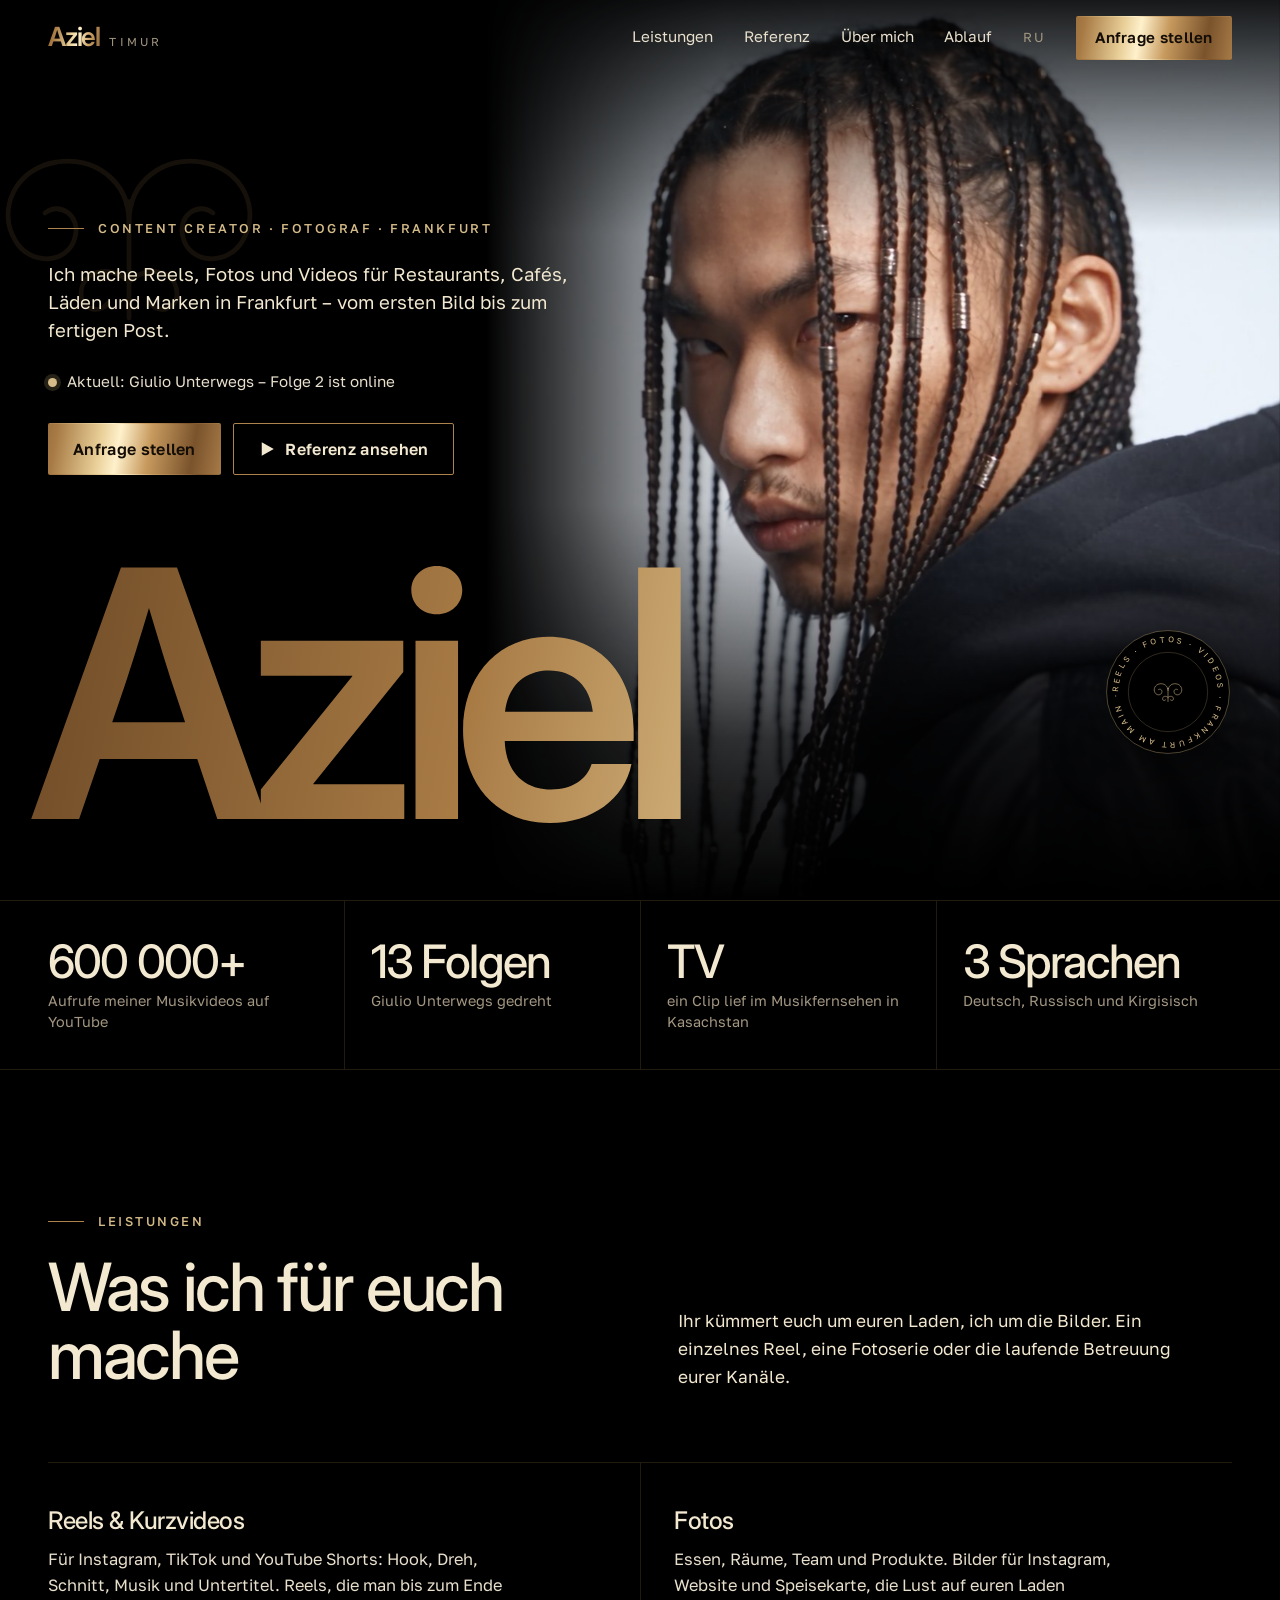
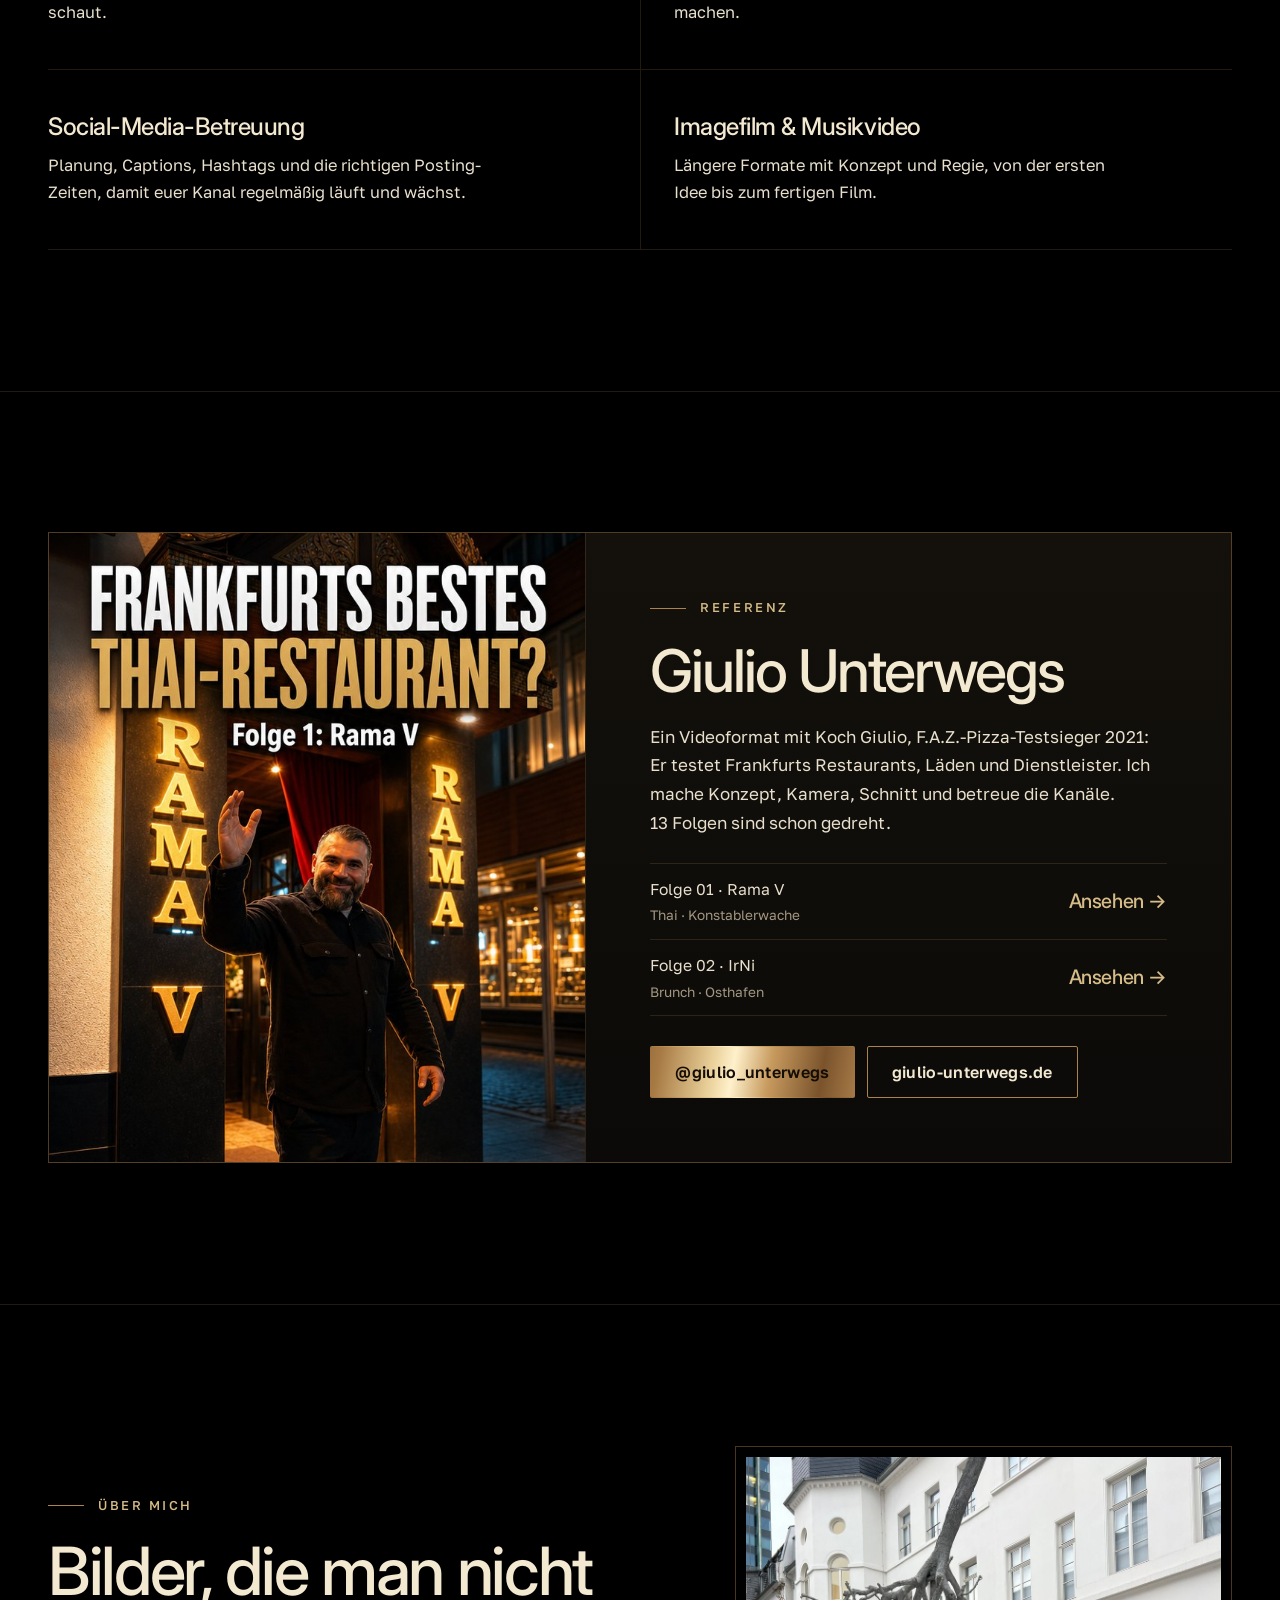
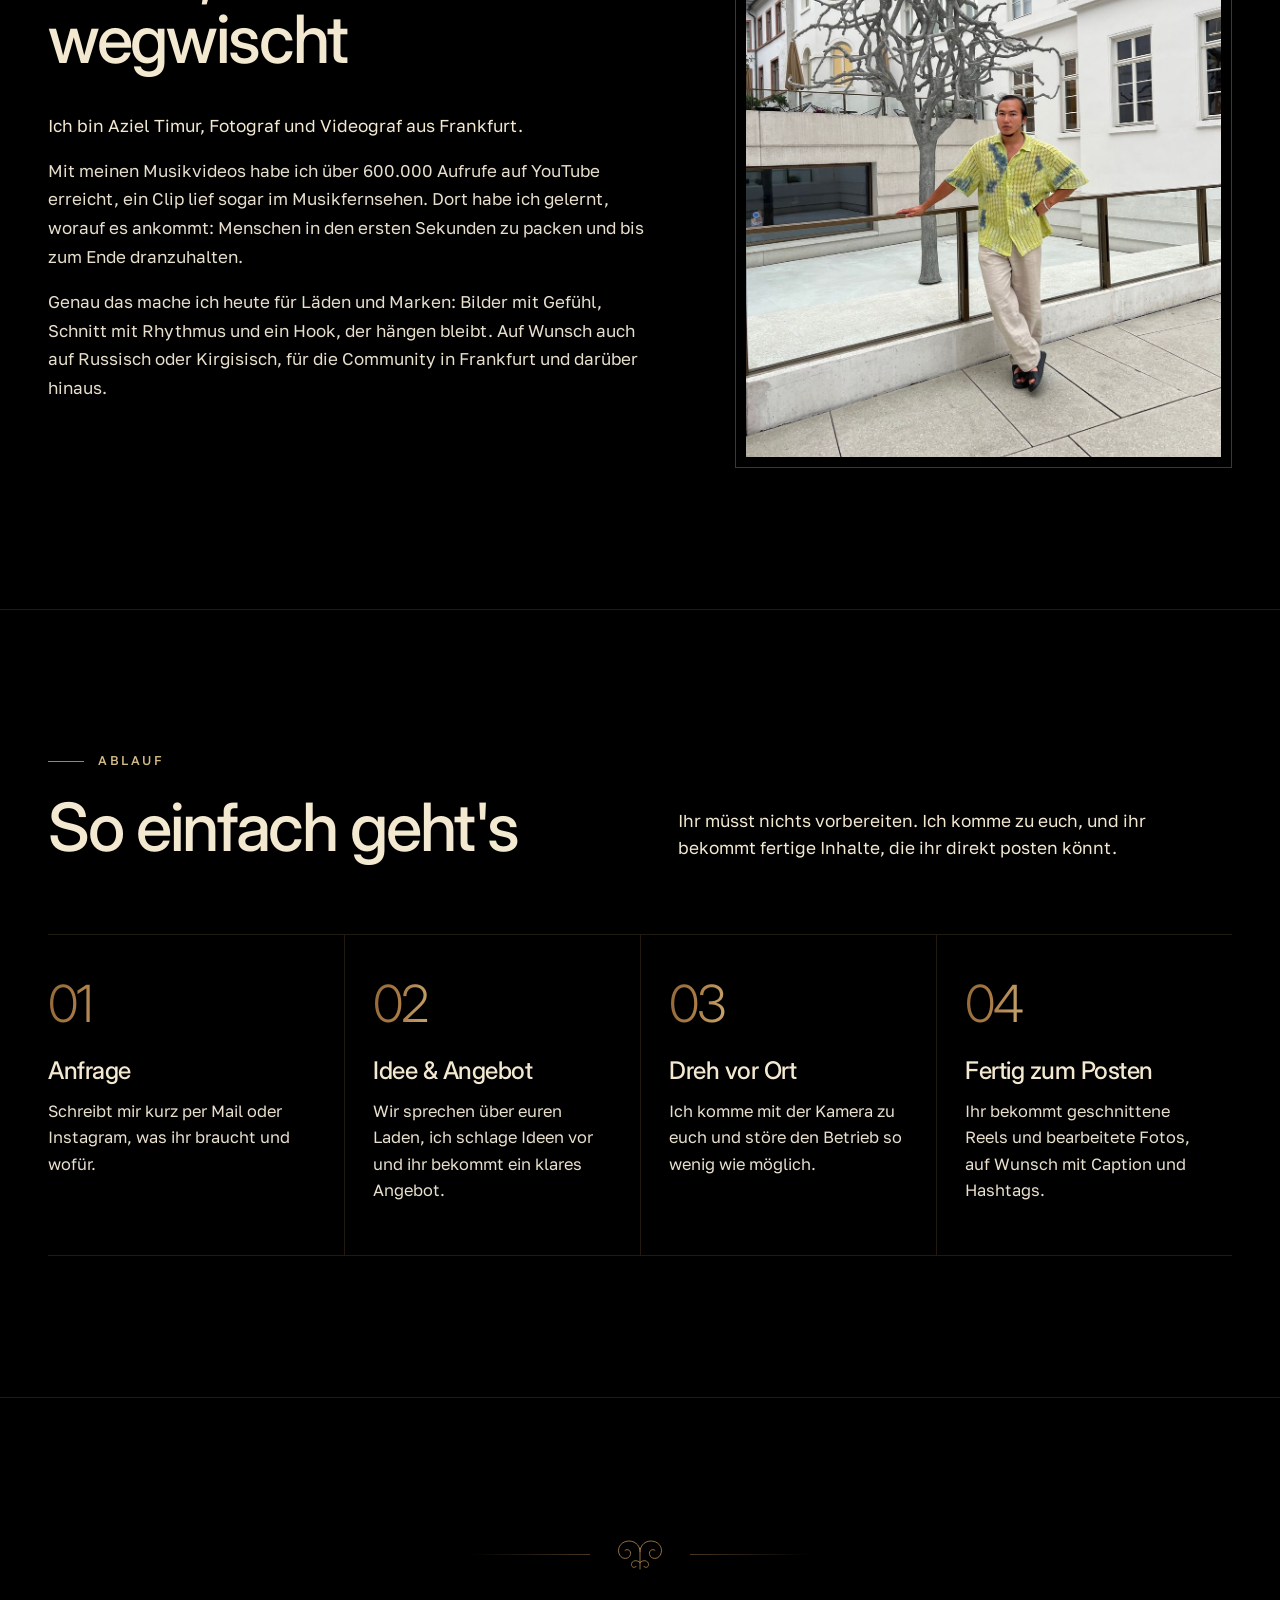
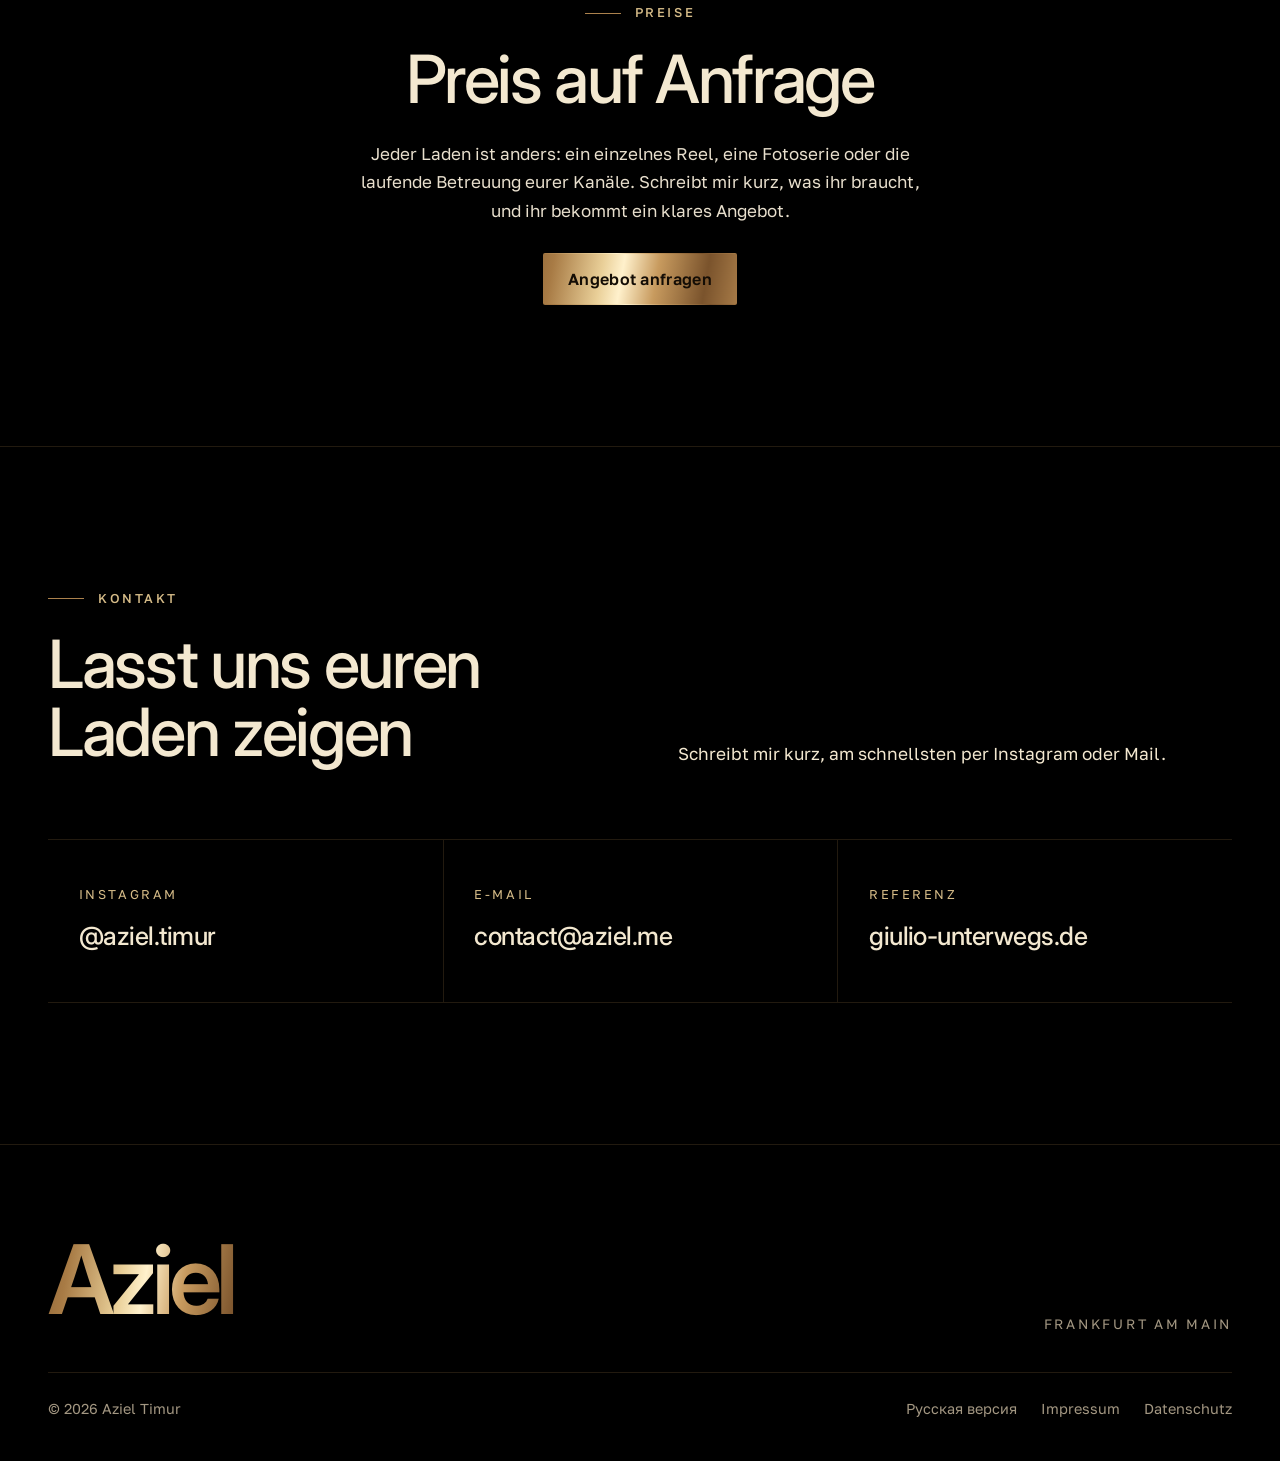
==== commit 0b5421e2: "Referenz: Folge 2 IrNi Co-Authored-By: Claude Opus 5.5 <noreply@anthropic.com> Claude-Session: https" ====
--- a/content/index.html
+++ b/content/index.html
@@ -69,7 +69,7 @@
     <div class="hero-text">
       <p class="eyebrow">Content Creator · Fotograf · Frankfurt</p>
       <p class="hero-lead">Ich mache Reels, Fotos und Videos für Restaurants, Cafés, Läden und Marken in Frankfurt – vom ersten Bild bis zum fertigen Post.</p>
-      <a class="status" href="#referenz">Aktuell: Giulio Unterwegs – Folge&nbsp;1 ist online</a>
+      <a class="status" href="#referenz">Aktuell: Giulio Unterwegs – Folge&nbsp;2 ist online</a>
       <div class="hero-cta">
         <a class="btn btn--gold" href="#kontakt">Anfrage stellen</a>
         <a class="btn" href="#referenz"><svg viewBox="0 0 24 24" fill="currentColor" aria-hidden="true"><use href="#play"/></svg>Referenz ansehen</a>
@@ -139,6 +139,7 @@
         -->
         <ul class="folgen-liste">
           <li><span>Folge 01 · Rama V <small>Thai · Konstablerwache</small></span><b><a href="https://www.instagram.com/reel/Df-cqggRraO/" target="_blank" rel="noopener">Ansehen <span aria-hidden="true">→</span></a></b></li>
+          <li><span>Folge 02 · IrNi <small>Brunch · Osthafen</small></span><b><a href="https://www.instagram.com/reel/DgA4osDx5eR/" target="_blank" rel="noopener">Ansehen <span aria-hidden="true">→</span></a></b></li>
         </ul>
         <div class="hero-cta">
           <a class="btn btn--gold" href="https://www.instagram.com/giulio_unterwegs" target="_blank" rel="noopener">@giulio_unterwegs</a>
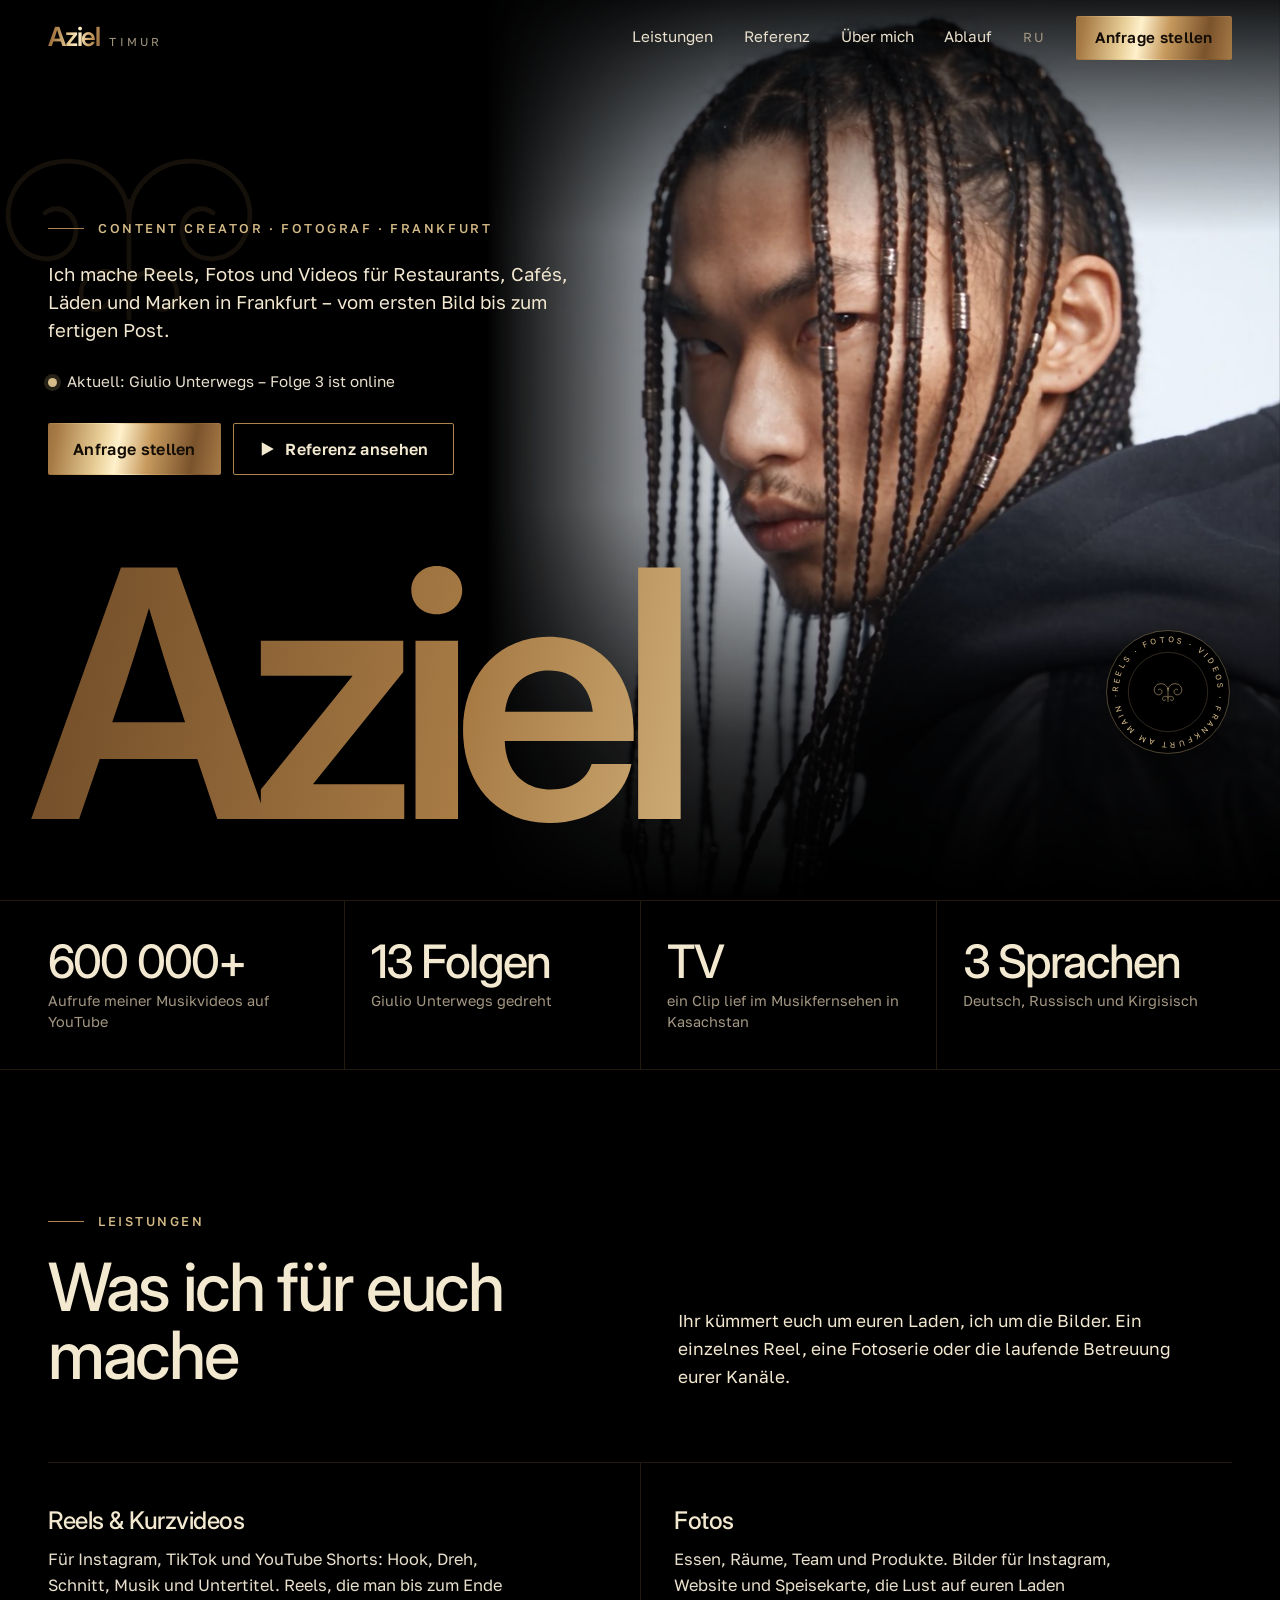
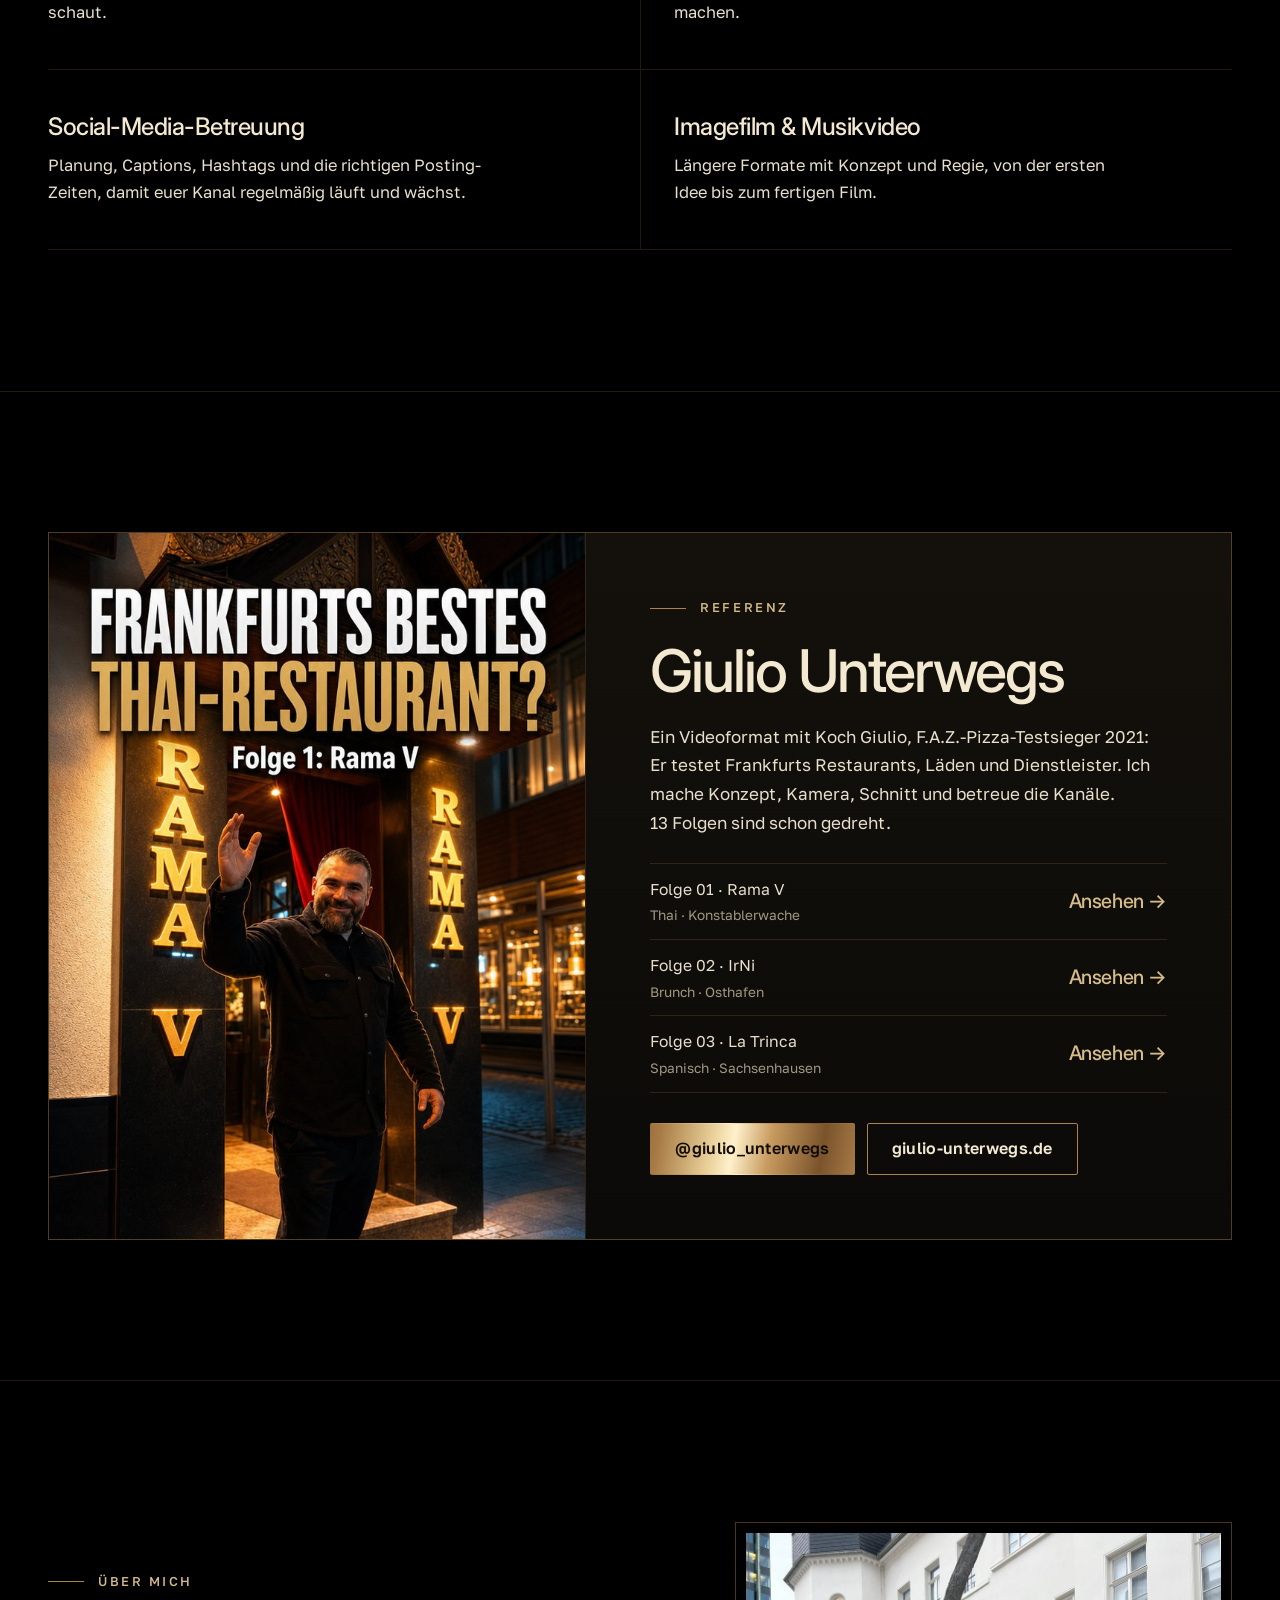
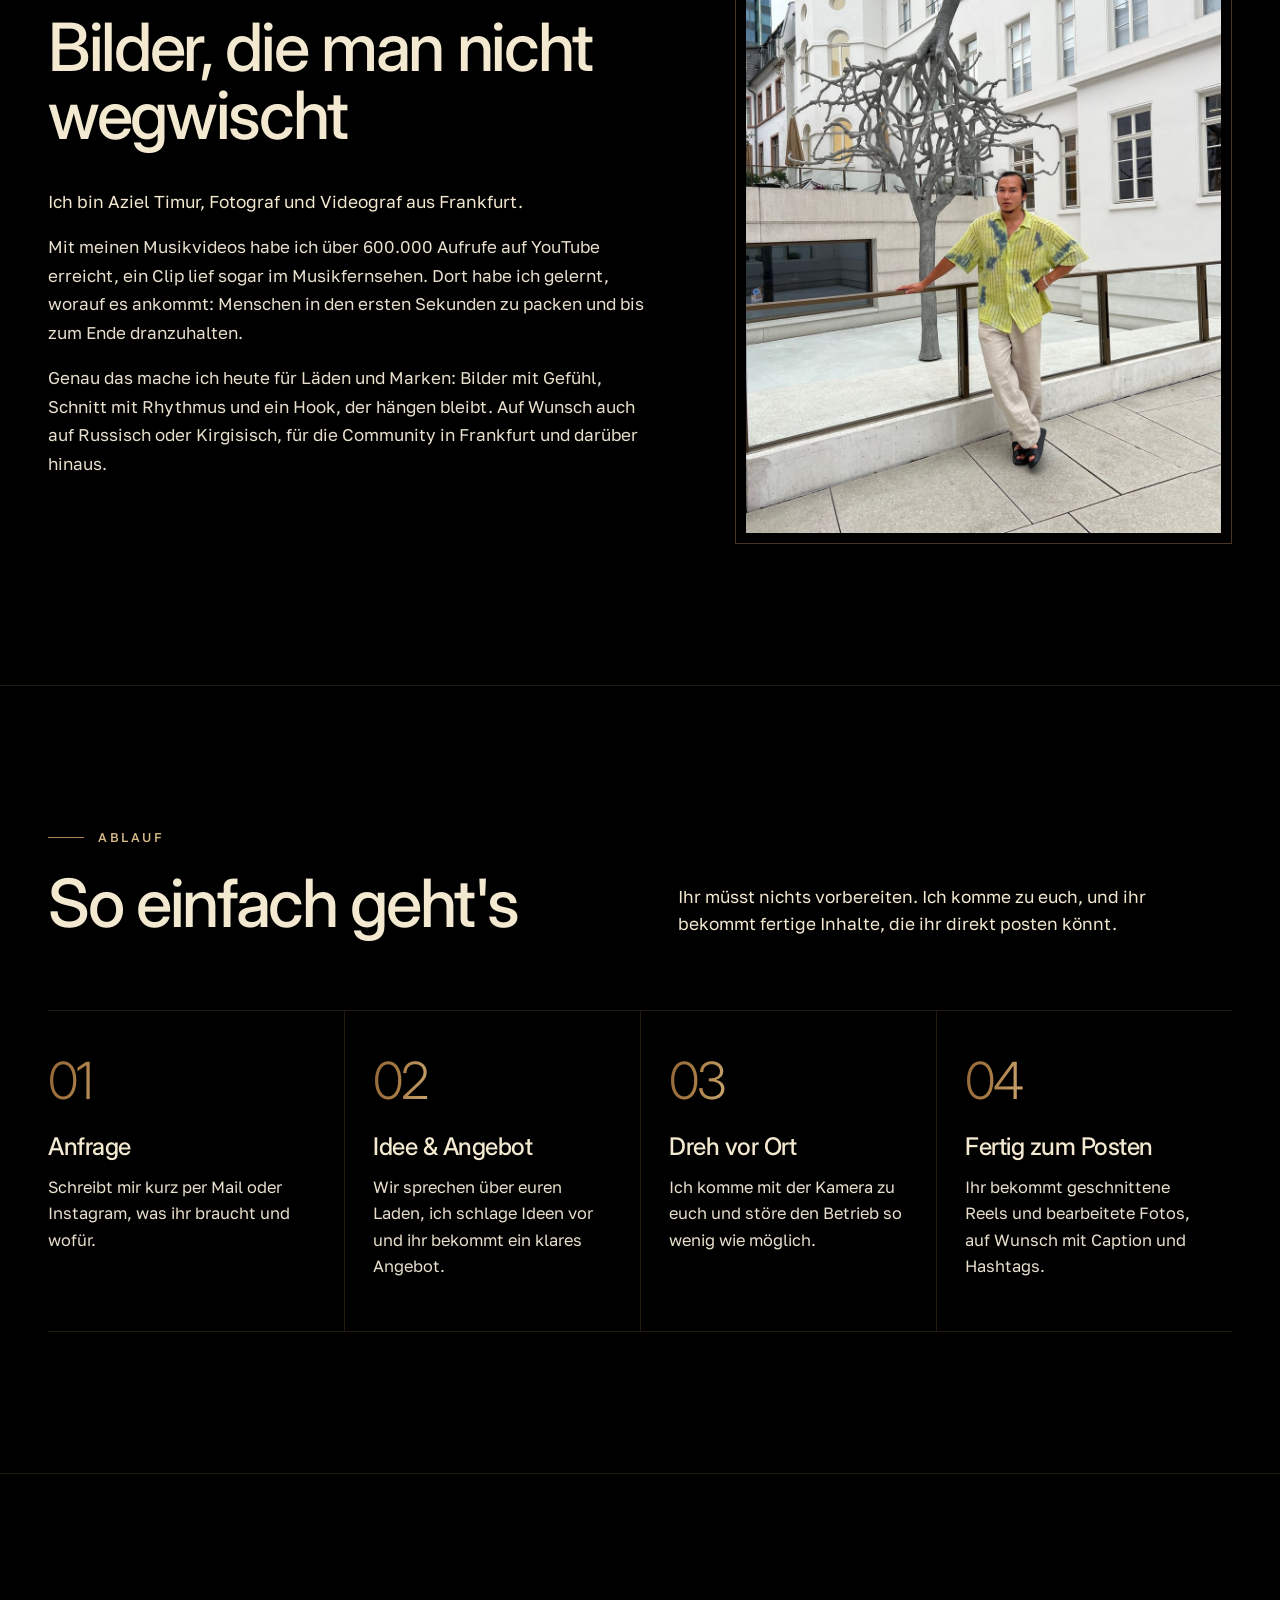
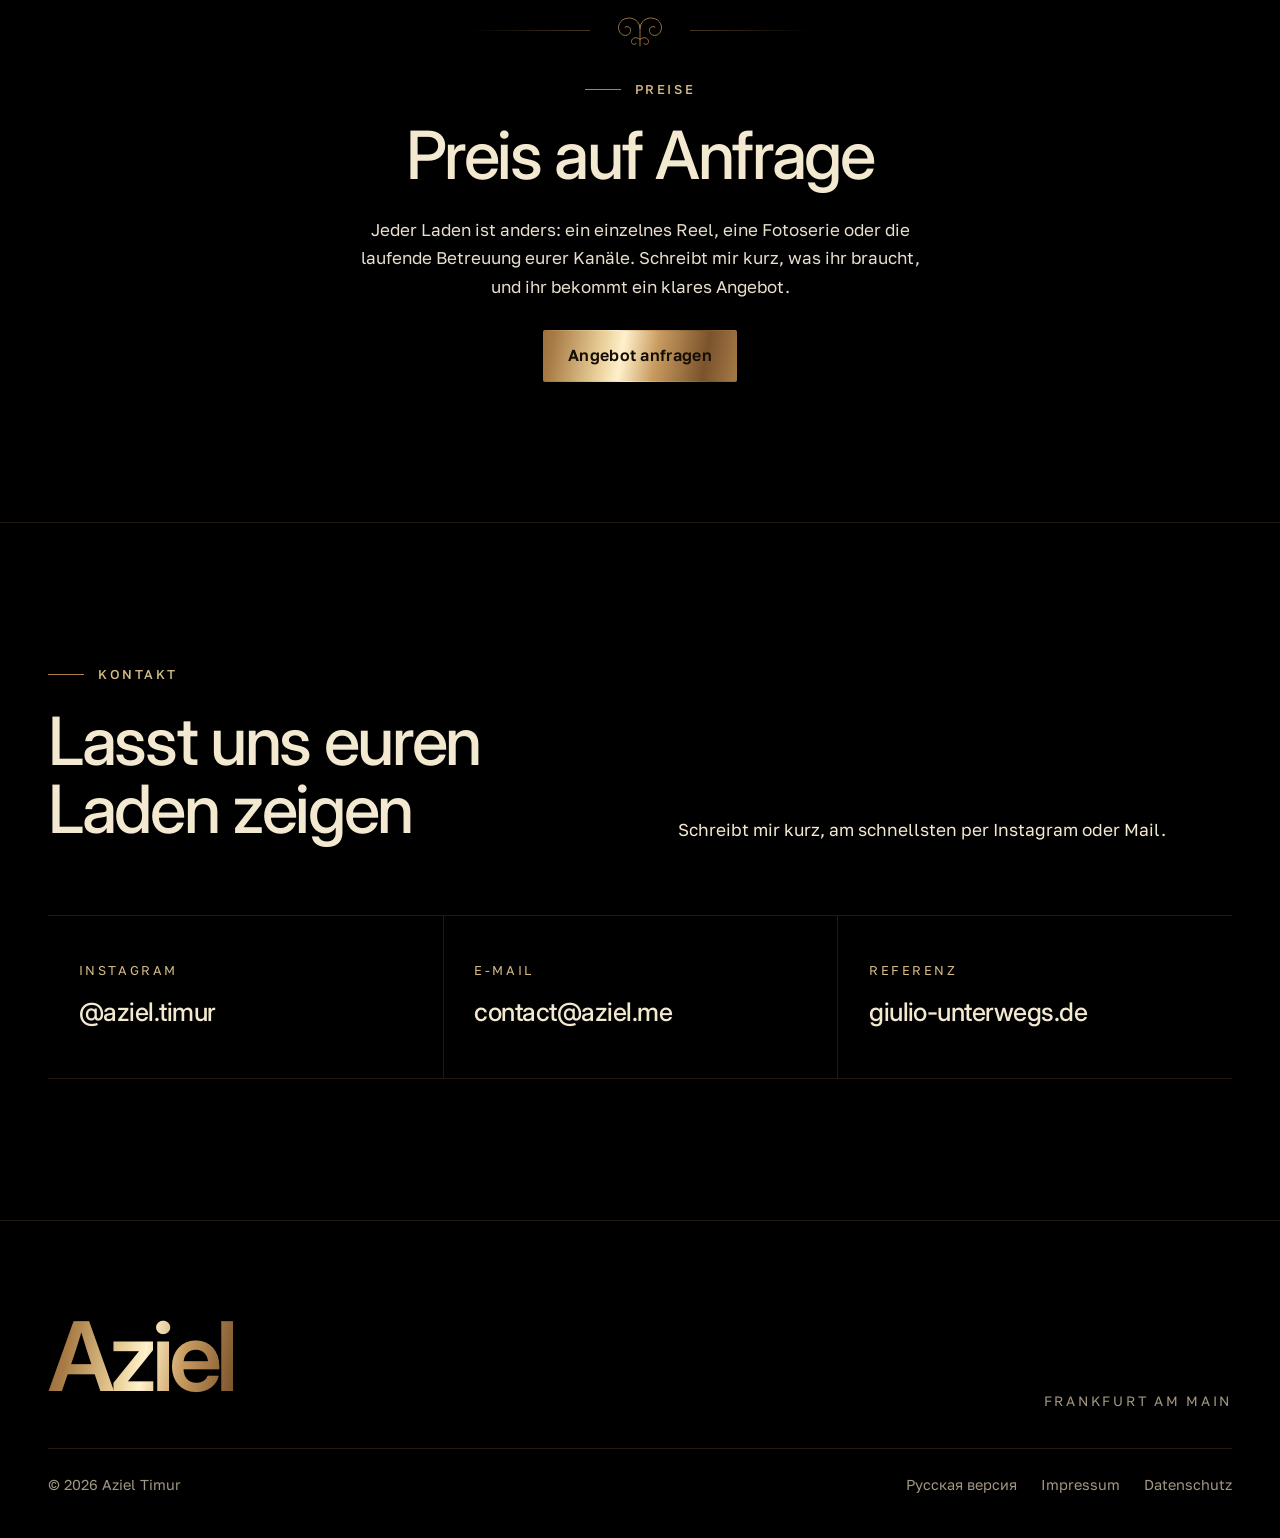
==== commit 2d2a9bc5: "Referenz: Folge 3 La Trinca Co-Authored-By: Claude Opus 5.5 <noreply@anthropic.com> Claude-Session: " ====
--- a/content/index.html
+++ b/content/index.html
@@ -69,7 +69,7 @@
     <div class="hero-text">
       <p class="eyebrow">Content Creator · Fotograf · Frankfurt</p>
       <p class="hero-lead">Ich mache Reels, Fotos und Videos für Restaurants, Cafés, Läden und Marken in Frankfurt – vom ersten Bild bis zum fertigen Post.</p>
-      <a class="status" href="#referenz">Aktuell: Giulio Unterwegs – Folge&nbsp;2 ist online</a>
+      <a class="status" href="#referenz">Aktuell: Giulio Unterwegs – Folge&nbsp;3 ist online</a>
       <div class="hero-cta">
         <a class="btn btn--gold" href="#kontakt">Anfrage stellen</a>
         <a class="btn" href="#referenz"><svg viewBox="0 0 24 24" fill="currentColor" aria-hidden="true"><use href="#play"/></svg>Referenz ansehen</a>
@@ -140,6 +140,7 @@
         <ul class="folgen-liste">
           <li><span>Folge 01 · Rama V <small>Thai · Konstablerwache</small></span><b><a href="https://www.instagram.com/reel/Df-cqggRraO/" target="_blank" rel="noopener">Ansehen <span aria-hidden="true">→</span></a></b></li>
           <li><span>Folge 02 · IrNi <small>Brunch · Osthafen</small></span><b><a href="https://www.instagram.com/reel/DgA4osDx5eR/" target="_blank" rel="noopener">Ansehen <span aria-hidden="true">→</span></a></b></li>
+          <li><span>Folge 03 · La Trinca <small>Spanisch · Sachsenhausen</small></span><b><a href="https://www.instagram.com/reel/DgITncLx686/" target="_blank" rel="noopener">Ansehen <span aria-hidden="true">→</span></a></b></li>
         </ul>
         <div class="hero-cta">
           <a class="btn btn--gold" href="https://www.instagram.com/giulio_unterwegs" target="_blank" rel="noopener">@giulio_unterwegs</a>
